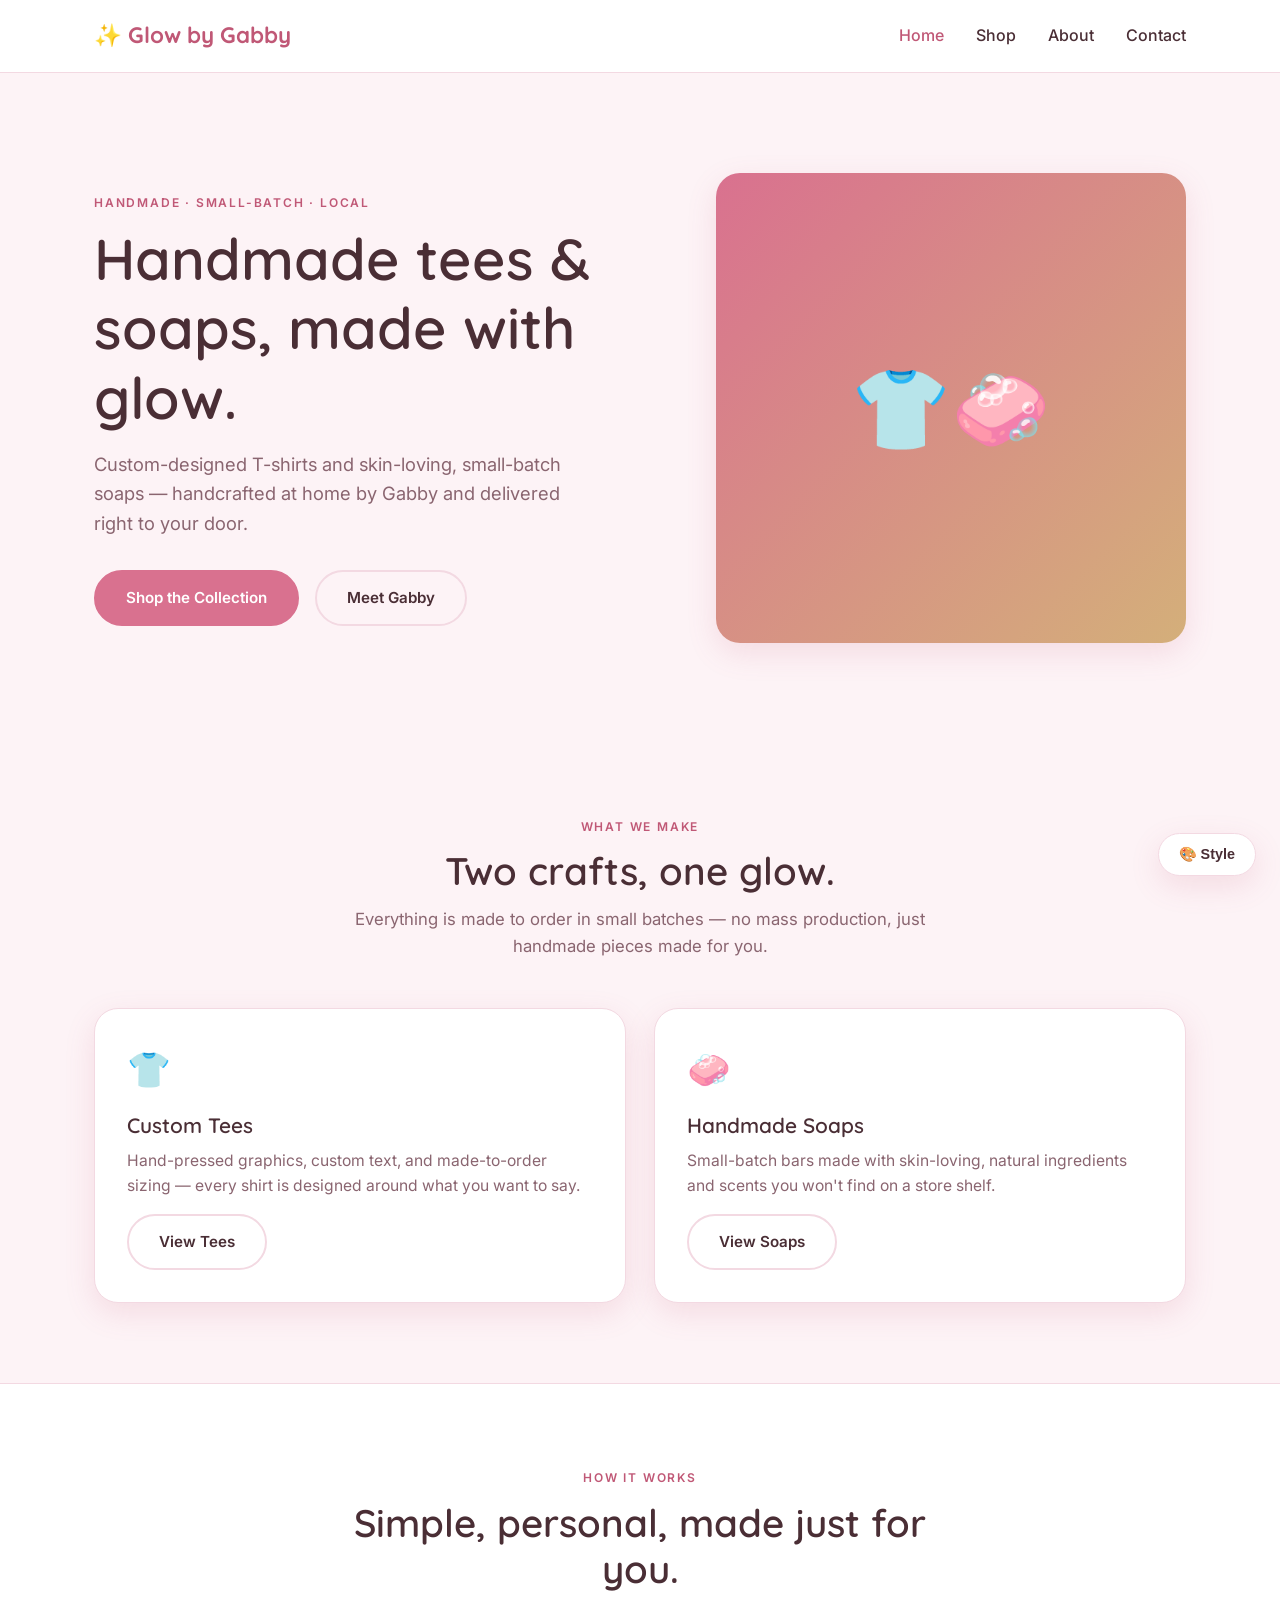
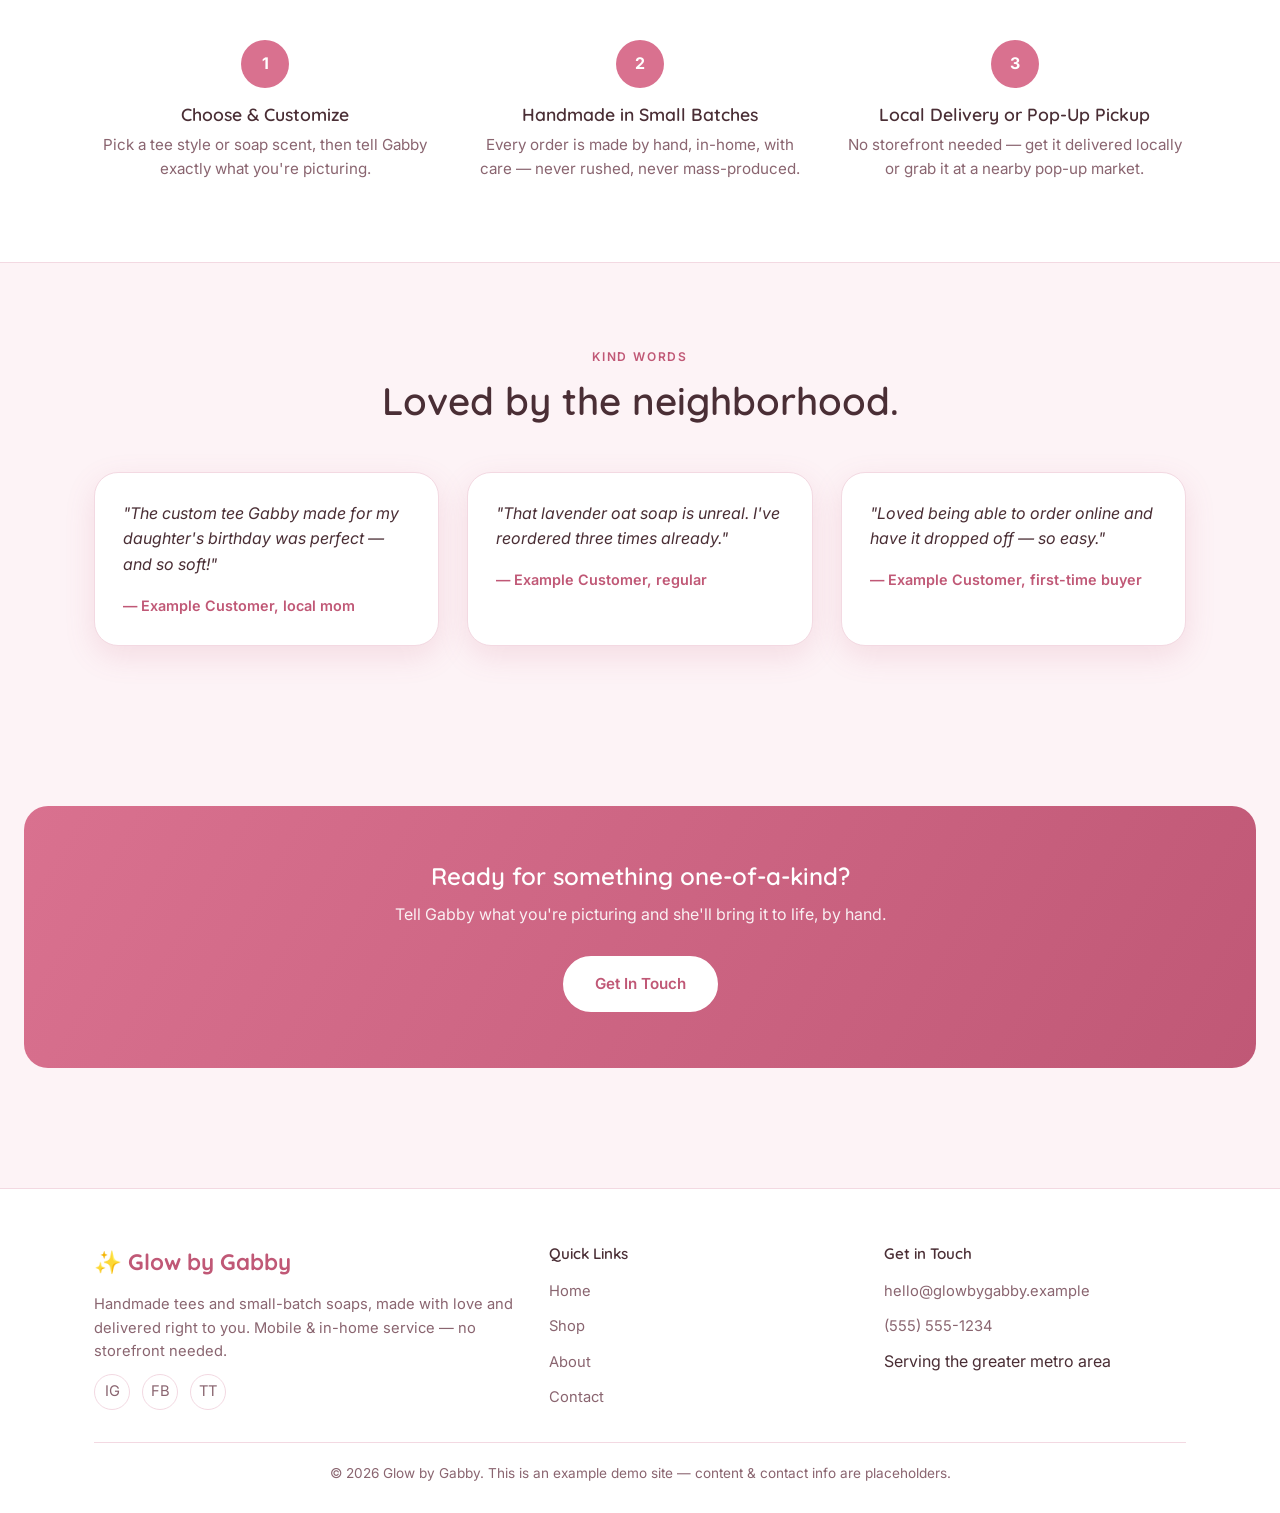
==== index.html @ 142b6ad9 "Add Glow by Gabby example website with 8-theme style switcher Static 4-page demo site (Home, Shop, A" ====
<!DOCTYPE html>
<html lang="en" data-theme="feminine">
<head>
<meta charset="UTF-8">
<meta name="viewport" content="width=device-width, initial-scale=1.0">
<title>Glow by Gabby | Handmade Tees & Soaps</title>
<meta name="description" content="Glow by Gabby — handmade custom T-shirts and small-batch soaps, made at home and delivered with care.">
<script>
  (function () {
    try {
      var t = localStorage.getItem('gbg-theme');
      if (t) document.documentElement.setAttribute('data-theme', t);
    } catch (e) {}
  })();
</script>
<link rel="preconnect" href="https://fonts.googleapis.com">
<link rel="preconnect" href="https://fonts.gstatic.com" crossorigin>
<link href="https://fonts.googleapis.com/css2?family=Inter:wght@400;500;600;700&family=Quicksand:wght@500;600;700&family=Playfair+Display:wght@600;700&family=Poppins:wght@400;500;600;700&family=Fraunces:ital,wght@0,500;0,600;1,500&display=swap" rel="stylesheet">
<link rel="stylesheet" href="css/style.css">
</head>
<body>

<header class="site-header">
  <nav class="nav">
    <a href="index.html" class="logo">✨ Glow by Gabby</a>
    <div class="nav-links">
      <a href="index.html">Home</a>
      <a href="shop.html">Shop</a>
      <a href="about.html">About</a>
      <a href="contact.html">Contact</a>
    </div>
    <button class="nav-toggle" aria-label="Toggle menu">
      <span></span><span></span><span></span>
    </button>
  </nav>
</header>

<section class="hero">
  <div class="container">
    <div>
      <span class="eyebrow">Handmade &middot; Small-Batch &middot; Local</span>
      <h1>Handmade tees &amp; soaps, made with glow.</h1>
      <p class="lead">Custom-designed T-shirts and skin-loving, small-batch soaps — handcrafted at home by Gabby and delivered right to your door.</p>
      <div class="hero-actions">
        <a href="shop.html" class="btn">Shop the Collection</a>
        <a href="about.html" class="btn btn-outline">Meet Gabby</a>
      </div>
    </div>
    <div class="blob-art" aria-hidden="true">👕🧼</div>
  </div>
</section>

<section>
  <div class="container">
    <div class="section-head">
      <span class="eyebrow">What We Make</span>
      <h2>Two crafts, one glow.</h2>
      <p>Everything is made to order in small batches — no mass production, just handmade pieces made for you.</p>
    </div>
    <div class="grid grid-2">
      <div class="card">
        <span class="icon">👕</span>
        <h3>Custom Tees</h3>
        <p>Hand-pressed graphics, custom text, and made-to-order sizing — every shirt is designed around what you want to say.</p>
        <p style="margin-top:16px;"><a href="shop.html#tees" class="btn btn-outline">View Tees</a></p>
      </div>
      <div class="card">
        <span class="icon">🧼</span>
        <h3>Handmade Soaps</h3>
        <p>Small-batch bars made with skin-loving, natural ingredients and scents you won't find on a store shelf.</p>
        <p style="margin-top:16px;"><a href="shop.html#soaps" class="btn btn-outline">View Soaps</a></p>
      </div>
    </div>
  </div>
</section>

<section style="background:var(--surface); border-top:1px solid var(--border); border-bottom:1px solid var(--border);">
  <div class="container">
    <div class="section-head">
      <span class="eyebrow">How It Works</span>
      <h2>Simple, personal, made just for you.</h2>
    </div>
    <div class="steps">
      <div class="step">
        <div class="step-num">1</div>
        <h3>Choose &amp; Customize</h3>
        <p>Pick a tee style or soap scent, then tell Gabby exactly what you're picturing.</p>
      </div>
      <div class="step">
        <div class="step-num">2</div>
        <h3>Handmade in Small Batches</h3>
        <p>Every order is made by hand, in-home, with care — never rushed, never mass-produced.</p>
      </div>
      <div class="step">
        <div class="step-num">3</div>
        <h3>Local Delivery or Pop-Up Pickup</h3>
        <p>No storefront needed — get it delivered locally or grab it at a nearby pop-up market.</p>
      </div>
    </div>
  </div>
</section>

<section>
  <div class="container">
    <div class="section-head">
      <span class="eyebrow">Kind Words</span>
      <h2>Loved by the neighborhood.</h2>
    </div>
    <div class="grid grid-3">
      <div class="testimonial">
        <p class="quote">"The custom tee Gabby made for my daughter's birthday was perfect — and so soft!"</p>
        <p class="who">— Example Customer, local mom</p>
      </div>
      <div class="testimonial">
        <p class="quote">"That lavender oat soap is unreal. I've reordered three times already."</p>
        <p class="who">— Example Customer, regular</p>
      </div>
      <div class="testimonial">
        <p class="quote">"Loved being able to order online and have it dropped off — so easy."</p>
        <p class="who">— Example Customer, first-time buyer</p>
      </div>
    </div>
  </div>
</section>

<section>
  <div class="cta-banner">
    <h2>Ready for something one-of-a-kind?</h2>
    <p>Tell Gabby what you're picturing and she'll bring it to life, by hand.</p>
    <a href="contact.html" class="btn">Get In Touch</a>
  </div>
</section>

<footer class="site-footer">
  <div class="container">
    <div class="footer-grid">
      <div>
        <div class="logo" style="margin-bottom:12px;">✨ Glow by Gabby</div>
        <p>Handmade tees and small-batch soaps, made with love and delivered right to you. Mobile &amp; in-home service — no storefront needed.</p>
        <div class="social-row">
          <a href="#" aria-label="Instagram">IG</a>
          <a href="#" aria-label="Facebook">FB</a>
          <a href="#" aria-label="TikTok">TT</a>
        </div>
      </div>
      <div>
        <h4>Quick Links</h4>
        <ul>
          <li><a href="index.html">Home</a></li>
          <li><a href="shop.html">Shop</a></li>
          <li><a href="about.html">About</a></li>
          <li><a href="contact.html">Contact</a></li>
        </ul>
      </div>
      <div>
        <h4>Get in Touch</h4>
        <ul>
          <li><a href="mailto:hello@glowbygabby.example">hello@glowbygabby.example</a></li>
          <li><a href="tel:5555551234">(555) 555-1234</a></li>
          <li>Serving the greater metro area</li>
        </ul>
      </div>
    </div>
    <div class="footer-bottom">
      <p>&copy; 2026 Glow by Gabby. This is an example demo site — content &amp; contact info are placeholders.</p>
    </div>
  </div>
</footer>

<script src="js/script.js"></script>
</body>
</html>
---- css/style.css ----
/* ===================================================================
   Glow by Gabby — shared layout/components + 8 swappable themes
   Switch theme by changing data-theme on <html> (see js/script.js)
=================================================================== */

:root {
  --font-body: 'Inter', -apple-system, BlinkMacSystemFont, sans-serif;
  --maxw: 1140px;
}

/* ---------- Themes ---------- */

[data-theme="feminine"] {
  --bg: #fdf3f6;
  --surface: #ffffff;
  --text: #4a2e35;
  --text-soft: #8a6570;
  --primary: #d9718f;
  --primary-strong: #c05876;
  --on-primary: #ffffff;
  --accent: #d4af7a;
  --border: #f3d9e2;
  --shadow: 0 10px 30px rgba(192, 88, 118, 0.15);
  --radius: 24px;
  --radius-btn: 999px;
  --heading-font: 'Quicksand', sans-serif;
}

[data-theme="luxury"] {
  --bg: #faf8f3;
  --surface: #ffffff;
  --text: #2b2b25;
  --text-soft: #6b6b5f;
  --primary: #7c8f6e;
  --primary-strong: #627356;
  --on-primary: #ffffff;
  --accent: #c9a24b;
  --border: #e7e2d3;
  --shadow: 0 15px 40px rgba(43, 43, 37, 0.08);
  --radius: 4px;
  --radius-btn: 3px;
  --heading-font: 'Playfair Display', serif;
}

[data-theme="glam"] {
  --bg: #121114;
  --surface: #1c1a1f;
  --text: #f5f1e8;
  --text-soft: #b8b0a8;
  --primary: #c9a24b;
  --primary-strong: #e8c46a;
  --on-primary: #121114;
  --accent: #8a4a68;
  --border: #33303a;
  --shadow: 0 15px 40px rgba(0, 0, 0, 0.5);
  --radius: 2px;
  --radius-btn: 2px;
  --heading-font: 'Playfair Display', serif;
}

[data-theme="bright"] {
  --bg: #fff8ec;
  --surface: #ffffff;
  --text: #3a2c1a;
  --text-soft: #7a6a52;
  --primary: #f26419;
  --primary-strong: #d6510f;
  --on-primary: #ffffff;
  --accent: #ffd23f;
  --border: #ffe1b8;
  --shadow: 0 12px 30px rgba(242, 100, 25, 0.18);
  --radius: 20px;
  --radius-btn: 999px;
  --heading-font: 'Poppins', sans-serif;
}

[data-theme="earthy"] {
  --bg: #f6f0e6;
  --surface: #fffaf2;
  --text: #3f3226;
  --text-soft: #7c6b57;
  --primary: #b06a45;
  --primary-strong: #8f5335;
  --on-primary: #ffffff;
  --accent: #7d8c5c;
  --border: #e6d9c3;
  --shadow: 0 12px 30px rgba(176, 106, 69, 0.15);
  --radius: 10px;
  --radius-btn: 8px;
  --heading-font: 'Fraunces', serif;
}

[data-theme="minimal"] {
  --bg: #ffffff;
  --surface: #fafafa;
  --text: #111111;
  --text-soft: #666666;
  --primary: #111111;
  --primary-strong: #000000;
  --on-primary: #ffffff;
  --accent: #ff6b57;
  --border: #ececec;
  --shadow: 0 8px 24px rgba(0, 0, 0, 0.06);
  --radius: 0px;
  --radius-btn: 0px;
  --heading-font: 'Poppins', sans-serif;
}

[data-theme="pastel"] {
  --bg: #f6f3fb;
  --surface: #ffffff;
  --text: #3d3552;
  --text-soft: #7c7291;
  --primary: #9c82d1;
  --primary-strong: #8468bb;
  --on-primary: #ffffff;
  --accent: #a8dfc9;
  --border: #e5def2;
  --shadow: 0 10px 28px rgba(155, 130, 209, 0.15);
  --radius: 20px;
  --radius-btn: 999px;
  --heading-font: 'Quicksand', sans-serif;
}

[data-theme="vintage"] {
  --bg: #f3e9d2;
  --surface: #fbf3e2;
  --text: #4a3423;
  --text-soft: #8a6f52;
  --primary: #c68b3a;
  --primary-strong: #a5691f;
  --on-primary: #fff8ec;
  --accent: #9b4630;
  --border: #e0cd9e;
  --shadow: 0 10px 26px rgba(155, 70, 48, 0.15);
  --radius: 6px;
  --radius-btn: 4px;
  --heading-font: 'Fraunces', serif;
}

/* ---------- Reset / base ---------- */

* { box-sizing: border-box; margin: 0; padding: 0; }

html { scroll-behavior: smooth; }

body {
  font-family: var(--font-body);
  background: var(--bg);
  color: var(--text);
  line-height: 1.6;
  transition: background 0.3s ease, color 0.3s ease;
  overflow-x: hidden;
}

h1, h2, h3, h4 {
  font-family: var(--heading-font);
  line-height: 1.2;
  font-weight: 600;
}

a { color: inherit; text-decoration: none; }

img { max-width: 100%; display: block; }

.container {
  max-width: var(--maxw);
  margin: 0 auto;
  padding: 0 24px;
}

section { padding: 80px 0; }

.eyebrow {
  display: inline-block;
  font-size: 0.75rem;
  letter-spacing: 0.15em;
  text-transform: uppercase;
  color: var(--primary-strong);
  font-weight: 600;
  margin-bottom: 12px;
}

.section-head {
  text-align: center;
  max-width: 640px;
  margin: 0 auto 48px;
}

.section-head h2 { font-size: clamp(1.8rem, 3vw, 2.6rem); margin-bottom: 12px; }
.section-head p { color: var(--text-soft); font-size: 1.05rem; }

/* ---------- Buttons ---------- */

.btn {
  display: inline-flex;
  align-items: center;
  justify-content: center;
  gap: 8px;
  padding: 14px 30px;
  border-radius: var(--radius-btn);
  font-weight: 600;
  font-size: 0.95rem;
  border: 2px solid var(--primary);
  background: var(--primary);
  color: var(--on-primary);
  cursor: pointer;
  transition: transform 0.15s ease, background 0.2s ease, color 0.2s ease;
}

.btn:hover { background: var(--primary-strong); border-color: var(--primary-strong); transform: translateY(-2px); }

.btn-outline {
  background: transparent;
  color: var(--text);
  border-color: var(--border);
}

.btn-outline:hover {
  background: var(--surface);
  border-color: var(--primary);
  color: var(--primary-strong);
}

/* ---------- Nav ---------- */

.site-header {
  position: sticky;
  top: 0;
  z-index: 40;
  background: var(--surface);
  border-bottom: 1px solid var(--border);
}

.nav {
  display: flex;
  align-items: center;
  justify-content: space-between;
  padding: 18px 24px;
  max-width: var(--maxw);
  margin: 0 auto;
}

.logo {
  font-family: var(--heading-font);
  font-size: 1.4rem;
  font-weight: 700;
  color: var(--primary-strong);
  display: flex;
  align-items: center;
  gap: 8px;
}

.nav-links {
  display: flex;
  gap: 32px;
  align-items: center;
  font-weight: 500;
}

.nav-links a {
  position: relative;
  padding: 4px 0;
  color: var(--text);
}

.nav-links a.active,
.nav-links a:hover { color: var(--primary-strong); }

.nav-toggle {
  display: none;
  flex-direction: column;
  gap: 5px;
  background: none;
  border: none;
  cursor: pointer;
  padding: 6px;
}

.nav-toggle span {
  width: 24px;
  height: 2px;
  background: var(--text);
  display: block;
}

/* ---------- Hero ---------- */

.hero {
  position: relative;
  padding: 100px 0 90px;
  overflow: hidden;
}

.hero .container {
  display: grid;
  grid-template-columns: 1.1fr 0.9fr;
  gap: 48px;
  align-items: center;
}

.hero h1 {
  font-size: clamp(2.4rem, 5vw, 3.6rem);
  margin-bottom: 18px;
}

.hero p.lead {
  font-size: 1.15rem;
  color: var(--text-soft);
  max-width: 480px;
  margin-bottom: 32px;
}

.hero-actions { display: flex; gap: 16px; flex-wrap: wrap; }

.blob-art {
  aspect-ratio: 1 / 1;
  border-radius: var(--radius);
  background: linear-gradient(135deg, var(--primary), var(--accent));
  display: flex;
  align-items: center;
  justify-content: center;
  font-size: 5rem;
  box-shadow: var(--shadow);
}

.page-banner {
  padding: 64px 0 48px;
  text-align: center;
  background: var(--surface);
  border-bottom: 1px solid var(--border);
}

.page-banner h1 { font-size: clamp(2rem, 4vw, 2.8rem); margin-bottom: 8px; }
.page-banner p { color: var(--text-soft); }

/* ---------- Cards / grids ---------- */

.grid {
  display: grid;
  gap: 28px;
}

.grid-2 { grid-template-columns: repeat(2, 1fr); }
.grid-3 { grid-template-columns: repeat(3, 1fr); }

.card {
  background: var(--surface);
  border: 1px solid var(--border);
  border-radius: var(--radius);
  padding: 32px;
  box-shadow: var(--shadow);
  transition: transform 0.2s ease;
}

.card:hover { transform: translateY(-4px); }

.card .icon {
  font-size: 2.2rem;
  margin-bottom: 16px;
  display: inline-block;
}

.card h3 { font-size: 1.3rem; margin-bottom: 10px; }
.card p { color: var(--text-soft); font-size: 0.98rem; }

.product-card {
  background: var(--surface);
  border: 1px solid var(--border);
  border-radius: var(--radius);
  overflow: hidden;
  box-shadow: var(--shadow);
  display: flex;
  flex-direction: column;
}

.product-media {
  aspect-ratio: 4 / 3;
  background: linear-gradient(160deg, var(--primary), var(--accent));
  display: flex;
  align-items: center;
  justify-content: center;
  font-size: 3.2rem;
}

.product-body { padding: 24px; flex: 1; display: flex; flex-direction: column; }
.product-body h3 { font-size: 1.15rem; margin-bottom: 6px; }
.product-body p { color: var(--text-soft); font-size: 0.92rem; flex: 1; margin-bottom: 16px; }

.price-row {
  display: flex;
  align-items: center;
  justify-content: space-between;
}

.price { font-weight: 700; color: var(--primary-strong); font-size: 1.05rem; }

/* ---------- Steps ---------- */

.steps { display: grid; grid-template-columns: repeat(3, 1fr); gap: 32px; }

.step { text-align: center; }

.step-num {
  width: 48px;
  height: 48px;
  border-radius: 50%;
  background: var(--primary);
  color: var(--on-primary);
  display: flex;
  align-items: center;
  justify-content: center;
  font-weight: 700;
  margin: 0 auto 16px;
}

.step h3 { font-size: 1.1rem; margin-bottom: 8px; }
.step p { color: var(--text-soft); font-size: 0.95rem; }

/* ---------- Testimonials ---------- */

.testimonial {
  background: var(--surface);
  border: 1px solid var(--border);
  border-radius: var(--radius);
  padding: 28px;
  box-shadow: var(--shadow);
}

.testimonial p.quote { font-style: italic; margin-bottom: 16px; }
.testimonial .who { font-weight: 600; color: var(--primary-strong); font-size: 0.9rem; }

/* ---------- CTA banner ---------- */

.cta-banner {
  background: linear-gradient(120deg, var(--primary), var(--primary-strong));
  color: var(--on-primary);
  border-radius: var(--radius);
  padding: 56px;
  text-align: center;
  margin: 0 24px;
}

.cta-banner h2 { margin-bottom: 12px; }
.cta-banner p { opacity: 0.9; margin-bottom: 28px; }
.cta-banner .btn { background: var(--on-primary); color: var(--primary-strong); border-color: var(--on-primary); }
.cta-banner .btn:hover { background: transparent; color: var(--on-primary); }

/* ---------- About page ---------- */

.about-grid {
  display: grid;
  grid-template-columns: 0.9fr 1.1fr;
  gap: 56px;
  align-items: center;
}

.about-grid h2 { margin-bottom: 16px; }
.about-grid p { color: var(--text-soft); margin-bottom: 16px; }

.value-list { list-style: none; margin-top: 24px; display: grid; gap: 14px; }
.value-list li { display: flex; gap: 12px; align-items: flex-start; color: var(--text-soft); }
.value-list li span.tick {
  flex-shrink: 0;
  width: 26px; height: 26px;
  border-radius: 50%;
  background: var(--primary);
  color: var(--on-primary);
  display: flex; align-items: center; justify-content: center;
  font-size: 0.8rem;
}

/* ---------- Contact ---------- */

.contact-grid {
  display: grid;
  grid-template-columns: 1.2fr 0.8fr;
  gap: 48px;
}

.form-field { margin-bottom: 20px; }
.form-field label { display: block; margin-bottom: 6px; font-weight: 600; font-size: 0.92rem; }

.form-field input,
.form-field select,
.form-field textarea {
  width: 100%;
  padding: 13px 16px;
  border: 1px solid var(--border);
  border-radius: calc(var(--radius) / 3);
  background: var(--surface);
  color: var(--text);
  font-family: var(--font-body);
  font-size: 0.95rem;
}

.form-field textarea { resize: vertical; min-height: 120px; }

.form-field input:focus,
.form-field select:focus,
.form-field textarea:focus {
  outline: none;
  border-color: var(--primary);
}

.form-success {
  display: none;
  background: var(--surface);
  border: 1px solid var(--border);
  border-left: 4px solid var(--primary);
  border-radius: calc(var(--radius) / 3);
  padding: 16px 20px;
  margin-bottom: 20px;
  font-weight: 500;
}

.form-success.show { display: block; }

.info-card {
  background: var(--surface);
  border: 1px solid var(--border);
  border-radius: var(--radius);
  padding: 28px;
  box-shadow: var(--shadow);
  margin-bottom: 20px;
}

.info-card h3 { font-size: 1.05rem; margin-bottom: 10px; }
.info-card p { color: var(--text-soft); font-size: 0.92rem; margin-bottom: 6px; }

/* ---------- Footer ---------- */

.site-footer {
  background: var(--surface);
  border-top: 1px solid var(--border);
  padding: 56px 0 28px;
  margin-top: 40px;
}

.footer-grid {
  display: grid;
  grid-template-columns: 1.4fr 1fr 1fr;
  gap: 32px;
  margin-bottom: 32px;
}

.footer-grid h4 { font-size: 0.95rem; margin-bottom: 14px; }
.footer-grid p { color: var(--text-soft); font-size: 0.92rem; }
.footer-grid ul { list-style: none; display: grid; gap: 10px; }
.footer-grid a { color: var(--text-soft); font-size: 0.92rem; }
.footer-grid a:hover { color: var(--primary-strong); }

.footer-bottom {
  text-align: center;
  color: var(--text-soft);
  font-size: 0.85rem;
  border-top: 1px solid var(--border);
  padding-top: 20px;
}

.social-row { display: flex; gap: 12px; margin-top: 10px; }
.social-row a {
  width: 36px; height: 36px;
  border-radius: 50%;
  border: 1px solid var(--border);
  display: flex; align-items: center; justify-content: center;
  color: var(--text-soft);
}
.social-row a:hover { border-color: var(--primary); color: var(--primary-strong); }

/* ---------- Theme switcher widget ---------- */

#theme-switcher {
  position: fixed;
  bottom: 24px;
  right: 24px;
  z-index: 100;
  font-family: var(--font-body);
}

.ts-toggle {
  display: flex;
  align-items: center;
  gap: 8px;
  background: var(--surface);
  color: var(--text);
  border: 1px solid var(--border);
  border-radius: 999px;
  padding: 12px 20px;
  box-shadow: var(--shadow);
  cursor: pointer;
  font-weight: 600;
  font-size: 0.9rem;
}

.ts-panel {
  position: absolute;
  bottom: 60px;
  right: 0;
  width: 280px;
  background: var(--surface);
  border: 1px solid var(--border);
  border-radius: 16px;
  box-shadow: var(--shadow);
  padding: 16px;
  display: none;
}

.ts-panel.open { display: block; }

.ts-panel h4 {
  font-family: var(--font-body);
  font-size: 0.8rem;
  text-transform: uppercase;
  letter-spacing: 0.08em;
  color: var(--text-soft);
  margin-bottom: 12px;
  font-weight: 700;
}

.ts-list { display: grid; gap: 8px; max-height: 60vh; overflow-y: auto; }

.ts-item {
  display: flex;
  align-items: center;
  gap: 10px;
  padding: 8px 10px;
  border-radius: 10px;
  cursor: pointer;
  border: 1px solid transparent;
  background: none;
  width: 100%;
  text-align: left;
  font-family: var(--font-body);
  color: var(--text);
  font-size: 0.88rem;
}

.ts-item:hover { background: var(--bg); }
.ts-item.active { border-color: var(--primary); background: var(--bg); font-weight: 600; }

.ts-swatch {
  width: 26px;
  height: 26px;
  border-radius: 50%;
  flex-shrink: 0;
  box-shadow: inset 0 0 0 2px rgba(255,255,255,0.4);
}

/* ---------- Responsive ---------- */

@media (max-width: 860px) {
  .hero .container { grid-template-columns: 1fr; }
  .blob-art { max-width: 320px; margin: 0 auto; }
  .about-grid { grid-template-columns: 1fr; }
  .about-grid .blob-art { order: -1; max-width: 320px; margin: 0 auto; }
  .contact-grid { grid-template-columns: 1fr; }
  .grid-3 { grid-template-columns: 1fr 1fr; }
  .grid-2 { grid-template-columns: 1fr; }
  .footer-grid { grid-template-columns: 1fr; }
  .steps { grid-template-columns: 1fr; }
}

@media (max-width: 640px) {
  .nav-links {
    position: fixed;
    top: 68px;
    left: 0;
    right: 0;
    background: var(--surface);
    border-bottom: 1px solid var(--border);
    flex-direction: column;
    padding: 20px 24px;
    gap: 18px;
    display: none;
  }
  .nav-links.open { display: flex; }
  .nav-toggle { display: flex; }
  .grid-3 { grid-template-columns: 1fr; }
  section { padding: 56px 0; }
  .cta-banner { padding: 40px 24px; }
  #theme-switcher { right: 16px; bottom: 16px; }
  .ts-panel { width: calc(100vw - 32px); right: -8px; }
}
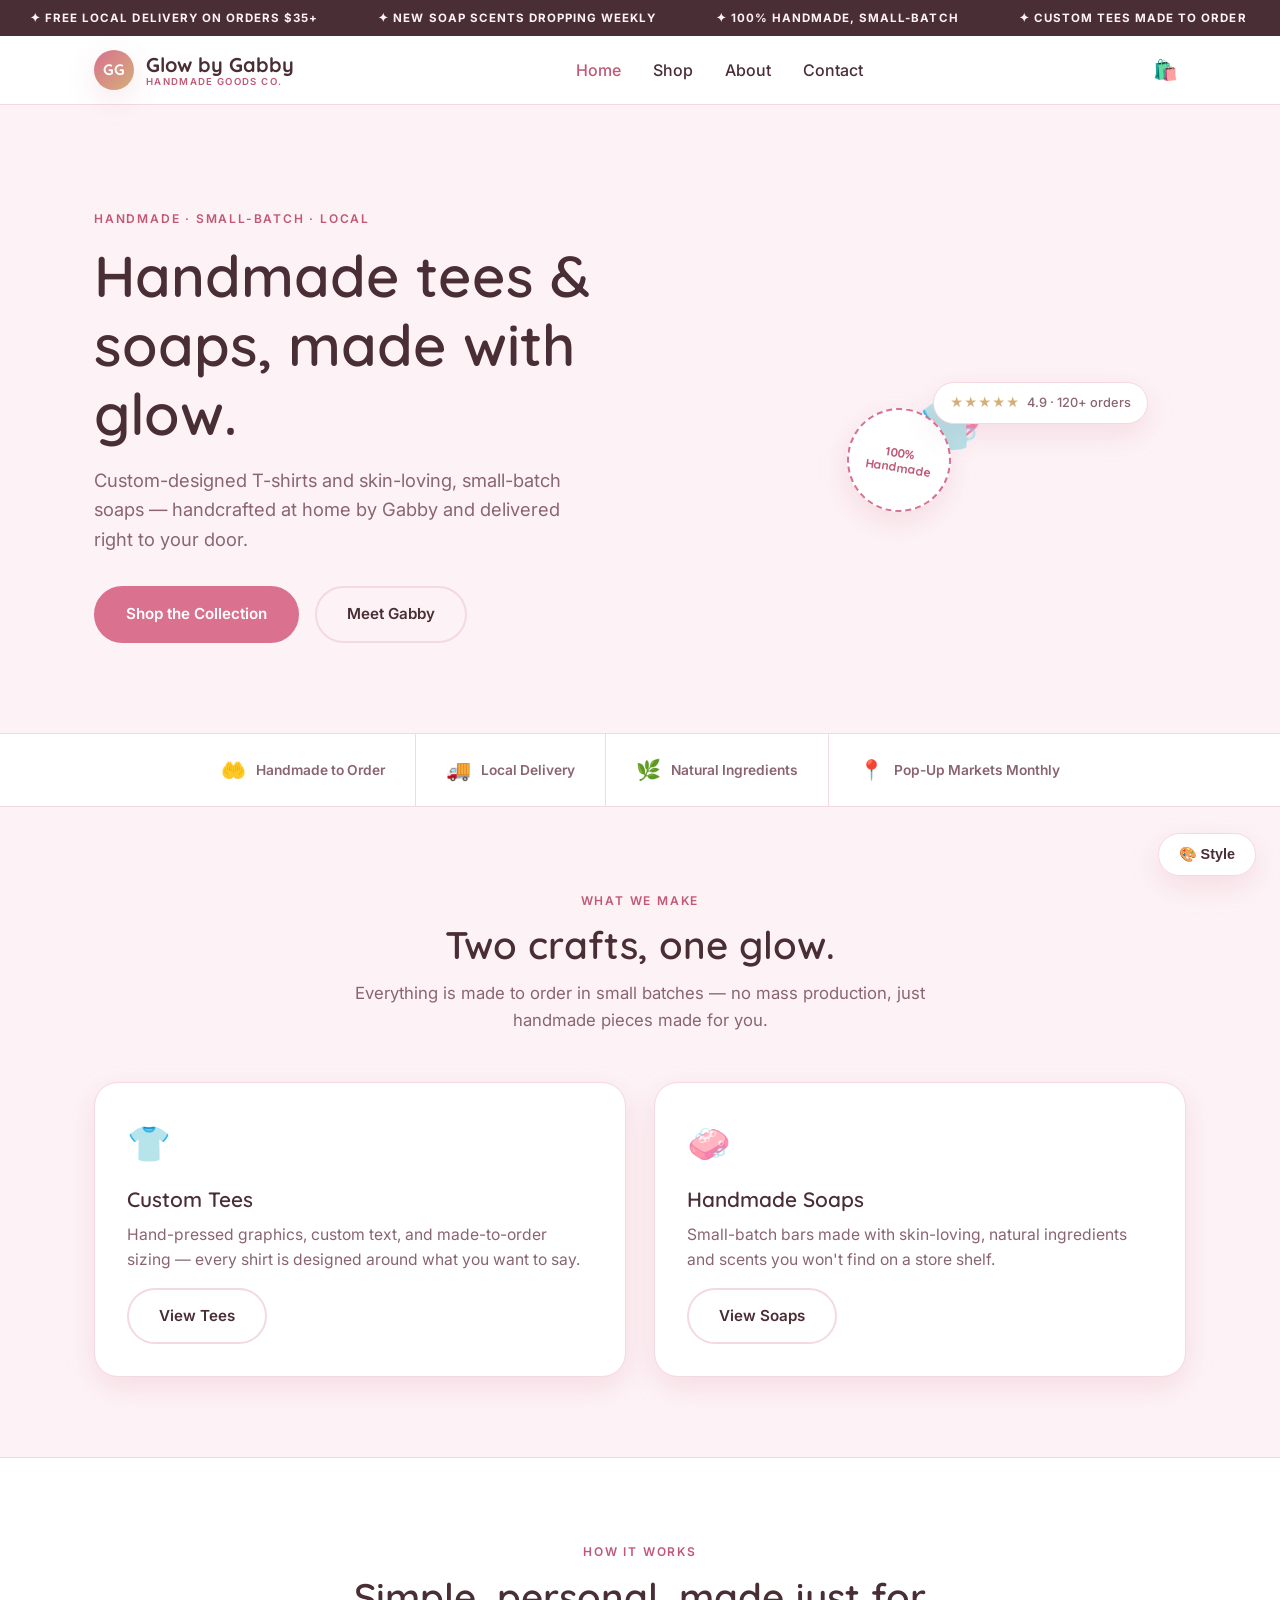
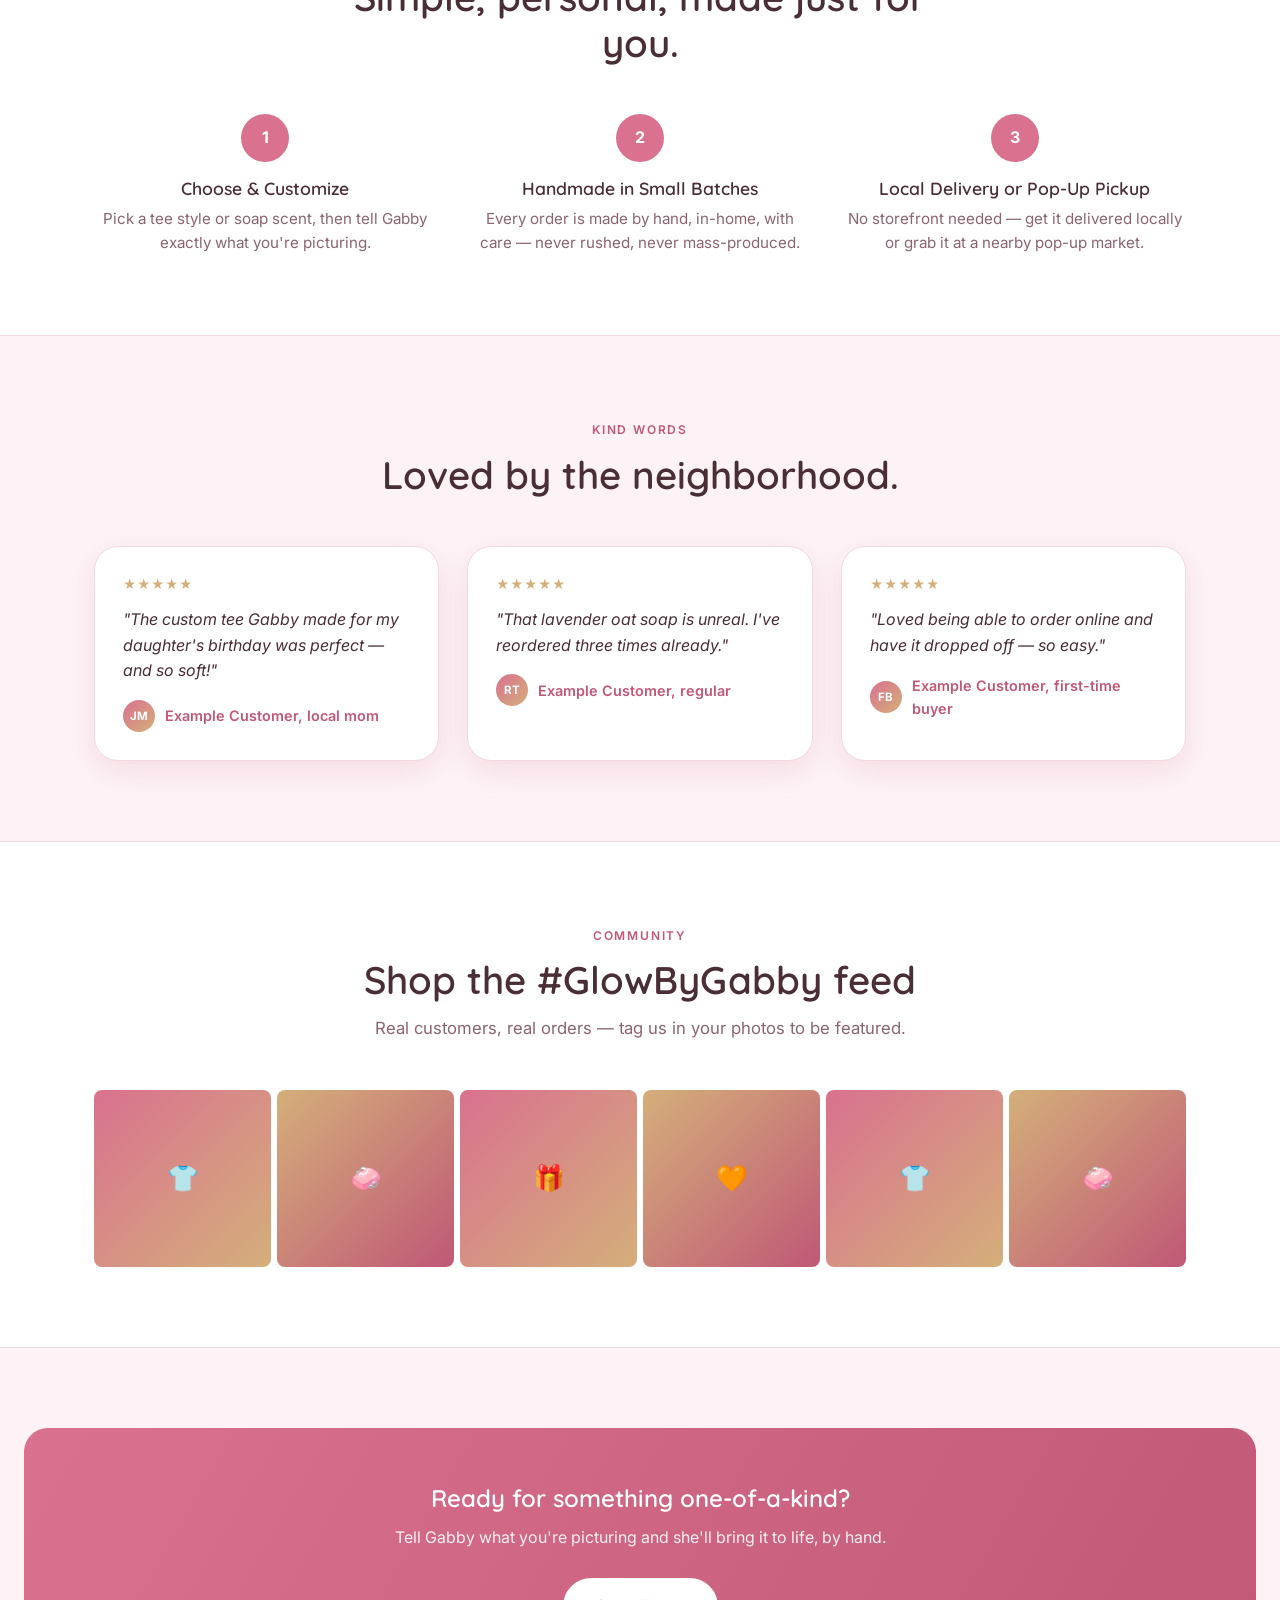
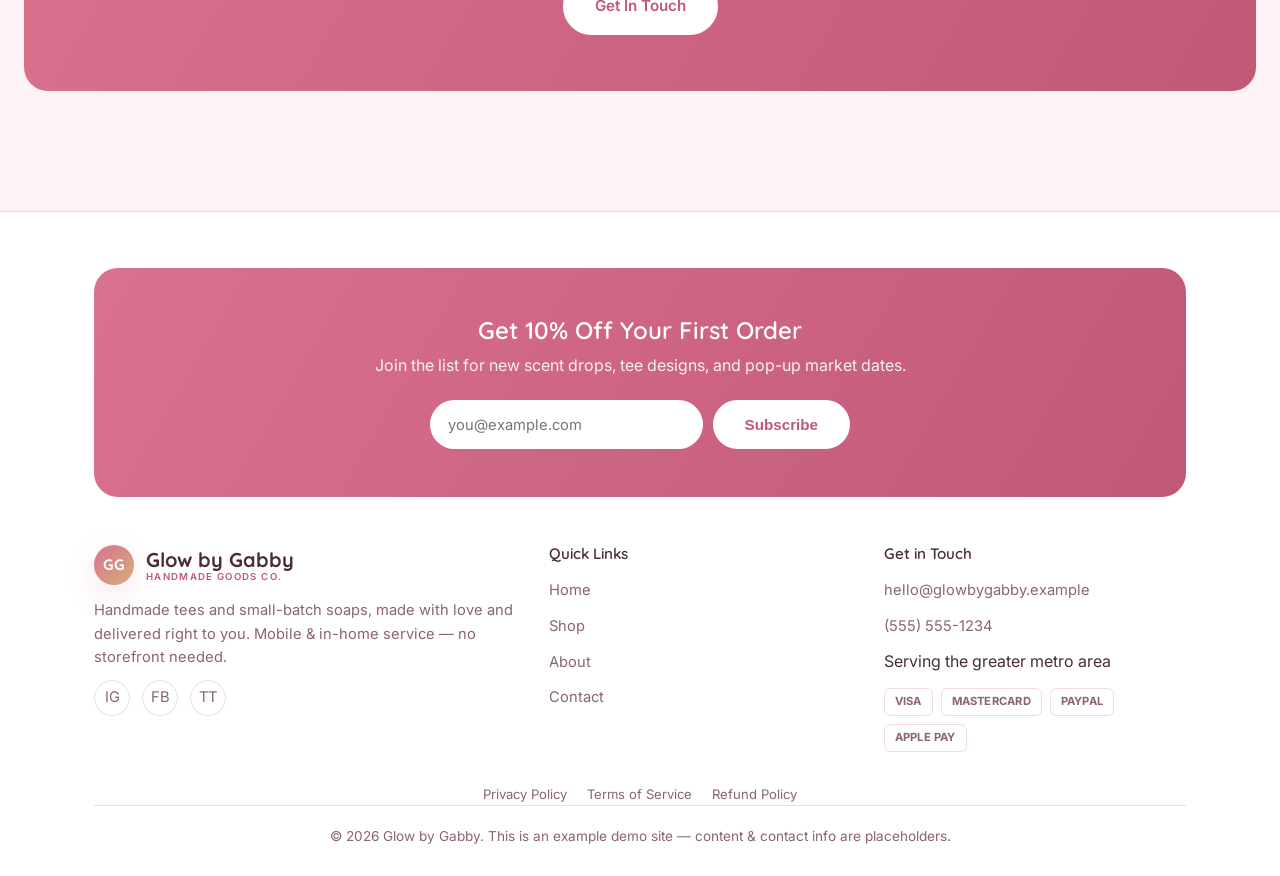
==== commit 356957c0: "Rebuild site around real store mechanics instead of a generic template Replace the brochure-site ske" ====
--- a/index.html
+++ b/index.html
@@ -20,18 +20,49 @@
 </head>
 <body>
 
+<div class="announce-bar">
+  <div class="announce-track">
+    <div class="group">
+      <span>✦ Free Local Delivery on Orders $35+</span>
+      <span>✦ New Soap Scents Dropping Weekly</span>
+      <span>✦ 100% Handmade, Small-Batch</span>
+      <span>✦ Custom Tees Made to Order</span>
+    </div>
+    <div class="group" aria-hidden="true">
+      <span>✦ Free Local Delivery on Orders $35+</span>
+      <span>✦ New Soap Scents Dropping Weekly</span>
+      <span>✦ 100% Handmade, Small-Batch</span>
+      <span>✦ Custom Tees Made to Order</span>
+    </div>
+  </div>
+</div>
+
 <header class="site-header">
   <nav class="nav">
-    <a href="index.html" class="logo">✨ Glow by Gabby</a>
+    <a href="index.html" class="logo">
+      <span class="logo-mark">GG</span>
+      <span class="logo-word">Glow by Gabby<small>Handmade Goods Co.</small></span>
+    </a>
     <div class="nav-links">
       <a href="index.html">Home</a>
       <a href="shop.html">Shop</a>
       <a href="about.html">About</a>
       <a href="contact.html">Contact</a>
     </div>
-    <button class="nav-toggle" aria-label="Toggle menu">
-      <span></span><span></span><span></span>
-    </button>
+    <div class="nav-right">
+      <button class="cart-btn" type="button" aria-label="View cart">
+        🛍️<span class="cart-badge">0</span>
+      </button>
+      <button class="nav-toggle" aria-label="Toggle menu">
+        <span></span><span></span><span></span>
+      </button>
+      <div class="cart-panel">
+        <h4>Your Cart</h4>
+        <div class="cart-list"><p class="cart-empty">Your cart is empty.</p></div>
+        <div class="cart-subtotal"><span>Subtotal</span><span class="cart-subtotal-amt">$0.00</span></div>
+        <button type="button" class="btn cart-checkout">Checkout</button>
+      </div>
+    </div>
   </nav>
 </header>
 
@@ -46,9 +77,21 @@
         <a href="about.html" class="btn btn-outline">Meet Gabby</a>
       </div>
     </div>
-    <div class="blob-art" aria-hidden="true">👕🧼</div>
-  </div>
-</section>
+    <div class="hero-visual" aria-hidden="true">
+      <div class="hero-photo p1">👕</div>
+      <div class="hero-photo p2">🧼</div>
+      <div class="hero-badge">100%<br>Handmade</div>
+      <div class="hero-rating-chip"><span class="stars">★★★★★</span><span class="detail">4.9 &middot; 120+ orders</span></div>
+    </div>
+  </div>
+</section>
+
+<div class="trust-strip">
+  <div class="trust-item"><span class="ico">🤲</span> Handmade to Order</div>
+  <div class="trust-item"><span class="ico">🚚</span> Local Delivery</div>
+  <div class="trust-item"><span class="ico">🌿</span> Natural Ingredients</div>
+  <div class="trust-item"><span class="ico">📍</span> Pop-Up Markets Monthly</div>
+</div>
 
 <section>
   <div class="container">
@@ -108,17 +151,47 @@
     </div>
     <div class="grid grid-3">
       <div class="testimonial">
+        <div class="rating"><span class="stars">★★★★★</span></div>
         <p class="quote">"The custom tee Gabby made for my daughter's birthday was perfect — and so soft!"</p>
-        <p class="who">— Example Customer, local mom</p>
+        <div class="who-row">
+          <span class="avatar">JM</span>
+          <span class="who">Example Customer, local mom</span>
+        </div>
       </div>
       <div class="testimonial">
+        <div class="rating"><span class="stars">★★★★★</span></div>
         <p class="quote">"That lavender oat soap is unreal. I've reordered three times already."</p>
-        <p class="who">— Example Customer, regular</p>
+        <div class="who-row">
+          <span class="avatar">RT</span>
+          <span class="who">Example Customer, regular</span>
+        </div>
       </div>
       <div class="testimonial">
+        <div class="rating"><span class="stars">★★★★★</span></div>
         <p class="quote">"Loved being able to order online and have it dropped off — so easy."</p>
-        <p class="who">— Example Customer, first-time buyer</p>
-      </div>
+        <div class="who-row">
+          <span class="avatar">FB</span>
+          <span class="who">Example Customer, first-time buyer</span>
+        </div>
+      </div>
+    </div>
+  </div>
+</section>
+
+<section style="background:var(--surface); border-top:1px solid var(--border); border-bottom:1px solid var(--border);">
+  <div class="container">
+    <div class="section-head">
+      <span class="eyebrow">Community</span>
+      <h2>Shop the #GlowByGabby feed</h2>
+      <p>Real customers, real orders — tag us in your photos to be featured.</p>
+    </div>
+    <div class="ig-grid">
+      <div class="ig-tile">👕<div class="overlay">📷</div></div>
+      <div class="ig-tile">🧼<div class="overlay">📷</div></div>
+      <div class="ig-tile">🎁<div class="overlay">📷</div></div>
+      <div class="ig-tile">🧡<div class="overlay">📷</div></div>
+      <div class="ig-tile">👕<div class="overlay">📷</div></div>
+      <div class="ig-tile">🧼<div class="overlay">📷</div></div>
     </div>
   </div>
 </section>
@@ -133,9 +206,20 @@
 
 <footer class="site-footer">
   <div class="container">
+    <div class="newsletter">
+      <h2>Get 10% Off Your First Order</h2>
+      <p>Join the list for new scent drops, tee designs, and pop-up market dates.</p>
+      <form id="newsletter-form">
+        <input type="email" placeholder="you@example.com" required aria-label="Email address">
+        <button type="submit" class="btn">Subscribe</button>
+      </form>
+    </div>
     <div class="footer-grid">
       <div>
-        <div class="logo" style="margin-bottom:12px;">✨ Glow by Gabby</div>
+        <div class="logo" style="margin-bottom:14px;">
+          <span class="logo-mark">GG</span>
+          <span class="logo-word">Glow by Gabby<small>Handmade Goods Co.</small></span>
+        </div>
         <p>Handmade tees and small-batch soaps, made with love and delivered right to you. Mobile &amp; in-home service — no storefront needed.</p>
         <div class="social-row">
           <a href="#" aria-label="Instagram">IG</a>
@@ -159,7 +243,18 @@
           <li><a href="tel:5555551234">(555) 555-1234</a></li>
           <li>Serving the greater metro area</li>
         </ul>
-      </div>
+        <div class="payment-row">
+          <span class="payment-badge">VISA</span>
+          <span class="payment-badge">MASTERCARD</span>
+          <span class="payment-badge">PAYPAL</span>
+          <span class="payment-badge">APPLE PAY</span>
+        </div>
+      </div>
+    </div>
+    <div class="footer-legal">
+      <a href="#">Privacy Policy</a>
+      <a href="#">Terms of Service</a>
+      <a href="#">Refund Policy</a>
     </div>
     <div class="footer-bottom">
       <p>&copy; 2026 Glow by Gabby. This is an example demo site — content &amp; contact info are placeholders.</p>
--- a/css/style.css
+++ b/css/style.css
@@ -222,6 +222,37 @@
   color: var(--primary-strong);
 }
 
+/* ---------- Announcement marquee ---------- */
+
+.announce-bar {
+  background: var(--text);
+  color: var(--bg);
+  overflow: hidden;
+  padding: 9px 0;
+}
+
+.announce-track {
+  display: flex;
+  width: max-content;
+  animation: marquee 26s linear infinite;
+}
+
+.announce-track .group { display: flex; flex-shrink: 0; }
+
+.announce-track .group span {
+  padding: 0 30px;
+  font-size: 0.72rem;
+  letter-spacing: 0.09em;
+  text-transform: uppercase;
+  font-weight: 700;
+  white-space: nowrap;
+}
+
+@keyframes marquee {
+  from { transform: translateX(0); }
+  to { transform: translateX(-50%); }
+}
+
 /* ---------- Nav ---------- */
 
 .site-header {
@@ -233,22 +264,53 @@
 }
 
 .nav {
+  position: relative;
   display: flex;
   align-items: center;
   justify-content: space-between;
-  padding: 18px 24px;
+  padding: 14px 24px;
   max-width: var(--maxw);
   margin: 0 auto;
 }
 
 .logo {
+  display: flex;
+  align-items: center;
+  gap: 12px;
+}
+
+.logo-mark {
+  width: 40px;
+  height: 40px;
+  border-radius: 50%;
+  flex-shrink: 0;
+  background: linear-gradient(135deg, var(--primary), var(--accent));
+  color: var(--on-primary);
   font-family: var(--heading-font);
-  font-size: 1.4rem;
-  font-weight: 700;
+  font-weight: 700;
+  font-size: 0.95rem;
+  display: flex;
+  align-items: center;
+  justify-content: center;
+  box-shadow: var(--shadow);
+}
+
+.logo-word {
+  font-family: var(--heading-font);
+  font-size: 1.25rem;
+  font-weight: 700;
+  color: var(--text);
+  line-height: 1.15;
+}
+
+.logo-word small {
+  display: block;
+  font-family: var(--font-body);
+  font-weight: 600;
+  font-size: 0.6rem;
+  letter-spacing: 0.14em;
+  text-transform: uppercase;
   color: var(--primary-strong);
-  display: flex;
-  align-items: center;
-  gap: 8px;
 }
 
 .nav-links {
@@ -266,6 +328,108 @@
 
 .nav-links a.active,
 .nav-links a:hover { color: var(--primary-strong); }
+
+.nav-right { display: flex; align-items: center; gap: 6px; }
+
+.cart-btn {
+  position: relative;
+  background: none;
+  border: none;
+  cursor: pointer;
+  font-size: 1.25rem;
+  color: var(--text);
+  padding: 8px;
+  line-height: 1;
+}
+
+.cart-badge {
+  position: absolute;
+  top: 0;
+  right: 0;
+  background: var(--primary);
+  color: var(--on-primary);
+  font-size: 0.62rem;
+  font-weight: 700;
+  min-width: 17px;
+  height: 17px;
+  padding: 0 3px;
+  border-radius: 50%;
+  display: flex;
+  align-items: center;
+  justify-content: center;
+}
+
+.cart-panel {
+  position: absolute;
+  top: calc(100% + 8px);
+  right: 24px;
+  width: 320px;
+  max-width: calc(100vw - 32px);
+  background: var(--surface);
+  border: 1px solid var(--border);
+  border-radius: 16px;
+  box-shadow: var(--shadow);
+  padding: 20px;
+  display: none;
+  z-index: 60;
+}
+
+.cart-panel.open { display: block; }
+
+.cart-panel h4 {
+  font-family: var(--heading-font);
+  font-size: 1.05rem;
+  margin-bottom: 14px;
+}
+
+.cart-list { display: grid; gap: 4px; max-height: 280px; overflow-y: auto; margin-bottom: 6px; }
+
+.cart-item {
+  display: flex;
+  gap: 12px;
+  align-items: center;
+  padding: 10px 0;
+  border-bottom: 1px solid var(--border);
+}
+
+.cart-item-media {
+  width: 44px;
+  height: 44px;
+  border-radius: 10px;
+  background: linear-gradient(135deg, var(--primary), var(--accent));
+  display: flex;
+  align-items: center;
+  justify-content: center;
+  font-size: 1.2rem;
+  flex-shrink: 0;
+}
+
+.cart-item-info { flex: 1; min-width: 0; }
+.cart-item-info .name { font-weight: 600; font-size: 0.88rem; }
+.cart-item-info .meta { font-size: 0.78rem; color: var(--text-soft); }
+
+.cart-item-remove {
+  background: none;
+  border: none;
+  color: var(--text-soft);
+  cursor: pointer;
+  font-size: 1.1rem;
+  padding: 4px;
+}
+.cart-item-remove:hover { color: var(--primary-strong); }
+
+.cart-empty { color: var(--text-soft); font-size: 0.88rem; text-align: center; padding: 24px 0; }
+
+.cart-subtotal {
+  display: flex;
+  justify-content: space-between;
+  font-weight: 700;
+  padding: 14px 0;
+  border-top: 1px solid var(--border);
+  margin-top: 4px;
+}
+
+.cart-panel .btn { width: 100%; }
 
 .nav-toggle {
   display: none;
@@ -324,6 +488,140 @@
   box-shadow: var(--shadow);
 }
 
+/* ---------- Hero visual collage ---------- */
+
+.hero-visual {
+  position: relative;
+  aspect-ratio: 1 / 1;
+  max-width: 420px;
+  margin: 0 auto;
+}
+
+.hero-photo {
+  position: absolute;
+  border-radius: var(--radius);
+  box-shadow: var(--shadow);
+  display: flex;
+  align-items: center;
+  justify-content: center;
+  font-size: 3.2rem;
+}
+
+.hero-photo.p1 {
+  width: 70%;
+  height: 70%;
+  top: 4%;
+  left: 0;
+  background: linear-gradient(135deg, var(--primary), var(--primary-strong));
+  z-index: 2;
+}
+
+.hero-photo.p2 {
+  width: 56%;
+  height: 56%;
+  bottom: 0;
+  right: 0;
+  background: linear-gradient(135deg, var(--accent), var(--primary));
+  transform: rotate(-6deg);
+  z-index: 1;
+}
+
+.hero-badge {
+  position: absolute;
+  top: -16px;
+  right: 6%;
+  z-index: 3;
+  width: 104px;
+  height: 104px;
+  border-radius: 50%;
+  background: var(--surface);
+  border: 2px dashed var(--primary);
+  display: flex;
+  align-items: center;
+  justify-content: center;
+  text-align: center;
+  font-family: var(--heading-font);
+  font-weight: 700;
+  font-size: 0.76rem;
+  color: var(--primary-strong);
+  transform: rotate(9deg);
+  box-shadow: var(--shadow);
+  line-height: 1.25;
+  padding: 8px;
+}
+
+.hero-rating-chip {
+  position: absolute;
+  bottom: 10%;
+  left: -18px;
+  z-index: 3;
+  background: var(--surface);
+  border: 1px solid var(--border);
+  border-radius: 999px;
+  padding: 10px 16px;
+  box-shadow: var(--shadow);
+  font-size: 0.8rem;
+  font-weight: 700;
+  display: flex;
+  align-items: center;
+  gap: 7px;
+  white-space: nowrap;
+}
+
+.hero-rating-chip .stars { color: var(--accent); letter-spacing: 1px; }
+.hero-rating-chip span.detail { color: var(--text-soft); font-weight: 500; }
+
+/* ---------- Trust strip ---------- */
+
+.trust-strip {
+  display: flex;
+  justify-content: center;
+  flex-wrap: wrap;
+  border-top: 1px solid var(--border);
+  border-bottom: 1px solid var(--border);
+  background: var(--surface);
+}
+
+.trust-item {
+  display: flex;
+  align-items: center;
+  gap: 10px;
+  padding: 20px 30px;
+  font-size: 0.86rem;
+  font-weight: 600;
+  color: var(--text-soft);
+  border-right: 1px solid var(--border);
+}
+
+.trust-item:last-child { border-right: none; }
+.trust-item .ico { font-size: 1.25rem; }
+
+/* ---------- Stat strip (About) ---------- */
+
+.stat-row {
+  display: flex;
+  justify-content: center;
+  gap: 56px;
+  flex-wrap: wrap;
+  text-align: center;
+  padding: 44px 0;
+}
+
+.stat-row .num {
+  font-family: var(--heading-font);
+  font-size: 2.2rem;
+  font-weight: 700;
+  color: var(--primary-strong);
+  display: block;
+}
+
+.stat-row .label {
+  font-size: 0.8rem;
+  color: var(--text-soft);
+  text-transform: uppercase;
+  letter-spacing: 0.06em;
+}
+
 .page-banner {
   padding: 64px 0 48px;
   text-align: center;
@@ -375,25 +673,96 @@
 }
 
 .product-media {
+  position: relative;
   aspect-ratio: 4 / 3;
   background: linear-gradient(160deg, var(--primary), var(--accent));
   display: flex;
   align-items: center;
   justify-content: center;
   font-size: 3.2rem;
-}
+  overflow: hidden;
+}
+
+.product-badge {
+  position: absolute;
+  top: 12px;
+  left: 12px;
+  background: var(--text);
+  color: var(--bg);
+  font-size: 0.65rem;
+  font-weight: 700;
+  text-transform: uppercase;
+  letter-spacing: 0.05em;
+  padding: 5px 11px;
+  border-radius: 999px;
+  z-index: 2;
+}
+
+.product-badge.sale { background: var(--primary-strong); color: var(--on-primary); }
+
+.quick-add {
+  position: absolute;
+  left: 12px;
+  right: 12px;
+  bottom: -50px;
+  background: var(--surface);
+  color: var(--text);
+  border: none;
+  border-radius: 999px;
+  padding: 11px;
+  font-weight: 700;
+  font-size: 0.84rem;
+  cursor: pointer;
+  transition: bottom 0.25s ease;
+  box-shadow: var(--shadow);
+  z-index: 2;
+}
+
+.product-card:hover .quick-add { bottom: 12px; }
 
 .product-body { padding: 24px; flex: 1; display: flex; flex-direction: column; }
 .product-body h3 { font-size: 1.15rem; margin-bottom: 6px; }
-.product-body p { color: var(--text-soft); font-size: 0.92rem; flex: 1; margin-bottom: 16px; }
+.product-body p { color: var(--text-soft); font-size: 0.92rem; flex: 1; margin-bottom: 12px; }
+
+.rating { display: flex; align-items: center; gap: 6px; font-size: 0.8rem; color: var(--text-soft); margin-bottom: 12px; }
+.rating .stars { color: var(--accent); letter-spacing: 1px; }
 
 .price-row {
   display: flex;
   align-items: center;
-  justify-content: space-between;
+  gap: 8px;
+  justify-content: flex-start;
+  margin-bottom: 14px;
 }
 
 .price { font-weight: 700; color: var(--primary-strong); font-size: 1.05rem; }
+.price-row .compare { text-decoration: line-through; color: var(--text-soft); font-weight: 500; font-size: 0.88rem; }
+
+.add-btn { width: 100%; }
+
+/* ---------- Collection filter tabs ---------- */
+
+.tab-row {
+  display: flex;
+  gap: 10px;
+  justify-content: center;
+  flex-wrap: wrap;
+  margin-bottom: 40px;
+}
+
+.tab-btn {
+  padding: 10px 22px;
+  border-radius: 999px;
+  border: 1px solid var(--border);
+  background: var(--surface);
+  font-weight: 600;
+  font-size: 0.86rem;
+  cursor: pointer;
+  color: var(--text-soft);
+  font-family: var(--font-body);
+}
+
+.tab-btn.active { background: var(--primary); border-color: var(--primary); color: var(--on-primary); }
 
 /* ---------- Steps ---------- */
 
@@ -429,6 +798,83 @@
 
 .testimonial p.quote { font-style: italic; margin-bottom: 16px; }
 .testimonial .who { font-weight: 600; color: var(--primary-strong); font-size: 0.9rem; }
+
+.who-row { display: flex; align-items: center; gap: 10px; }
+
+.avatar {
+  width: 32px;
+  height: 32px;
+  border-radius: 50%;
+  flex-shrink: 0;
+  background: linear-gradient(135deg, var(--primary), var(--accent));
+  color: var(--on-primary);
+  display: flex;
+  align-items: center;
+  justify-content: center;
+  font-size: 0.72rem;
+  font-weight: 700;
+}
+
+/* ---------- Instagram / UGC grid ---------- */
+
+.ig-grid {
+  display: grid;
+  grid-template-columns: repeat(6, 1fr);
+  gap: 6px;
+}
+
+.ig-tile {
+  position: relative;
+  aspect-ratio: 1 / 1;
+  border-radius: 8px;
+  display: flex;
+  align-items: center;
+  justify-content: center;
+  font-size: 1.6rem;
+  overflow: hidden;
+}
+
+.ig-tile:nth-child(odd) { background: linear-gradient(135deg, var(--primary), var(--accent)); }
+.ig-tile:nth-child(even) { background: linear-gradient(135deg, var(--accent), var(--primary-strong)); }
+
+.ig-tile .overlay {
+  position: absolute;
+  inset: 0;
+  background: rgba(0, 0, 0, 0.35);
+  color: #fff;
+  display: flex;
+  align-items: center;
+  justify-content: center;
+  opacity: 0;
+  transition: opacity 0.2s ease;
+  font-size: 1.3rem;
+}
+
+.ig-tile:hover .overlay { opacity: 1; }
+
+/* ---------- Toast ---------- */
+
+.toast {
+  position: fixed;
+  bottom: 26px;
+  left: 50%;
+  transform: translateX(-50%) translateY(16px);
+  background: var(--text);
+  color: var(--bg);
+  padding: 14px 24px;
+  border-radius: 999px;
+  font-size: 0.88rem;
+  font-weight: 600;
+  box-shadow: var(--shadow);
+  opacity: 0;
+  pointer-events: none;
+  transition: opacity 0.25s ease, transform 0.25s ease;
+  z-index: 200;
+  max-width: calc(100vw - 40px);
+  text-align: center;
+}
+
+.toast.show { opacity: 1; transform: translateX(-50%) translateY(0); }
 
 /* ---------- CTA banner ---------- */
 
@@ -567,6 +1013,74 @@
   color: var(--text-soft);
 }
 .social-row a:hover { border-color: var(--primary); color: var(--primary-strong); }
+
+/* ---------- Newsletter capture ---------- */
+
+.newsletter {
+  background: linear-gradient(120deg, var(--primary), var(--primary-strong));
+  color: var(--on-primary);
+  border-radius: var(--radius);
+  padding: 48px;
+  text-align: center;
+  margin-bottom: 48px;
+}
+
+.newsletter h2 { margin-bottom: 8px; }
+.newsletter p { opacity: 0.9; }
+
+.newsletter form {
+  display: flex;
+  gap: 10px;
+  max-width: 420px;
+  margin: 22px auto 0;
+}
+
+.newsletter input[type="email"] {
+  flex: 1;
+  min-width: 0;
+  padding: 13px 18px;
+  border-radius: 999px;
+  border: none;
+  font-family: var(--font-body);
+  font-size: 0.92rem;
+}
+
+.newsletter input[type="email"]:focus { outline: 2px solid var(--on-primary); }
+
+.newsletter .btn {
+  background: var(--surface);
+  color: var(--primary-strong);
+  border-color: var(--surface);
+  flex-shrink: 0;
+}
+
+.newsletter .btn:hover { background: transparent; color: var(--on-primary); border-color: var(--on-primary); }
+
+/* ---------- Footer payment / legal ---------- */
+
+.payment-row { display: flex; gap: 8px; flex-wrap: wrap; margin-top: 14px; }
+
+.payment-badge {
+  border: 1px solid var(--border);
+  border-radius: 6px;
+  padding: 4px 10px;
+  font-size: 0.7rem;
+  font-weight: 700;
+  color: var(--text-soft);
+  letter-spacing: 0.02em;
+}
+
+.footer-legal {
+  display: flex;
+  gap: 20px;
+  justify-content: center;
+  flex-wrap: wrap;
+  margin-top: 12px;
+  font-size: 0.82rem;
+}
+
+.footer-legal a { color: var(--text-soft); }
+.footer-legal a:hover { color: var(--primary-strong); }
 
 /* ---------- Theme switcher widget ---------- */
 
@@ -652,6 +1166,7 @@
 @media (max-width: 860px) {
   .hero .container { grid-template-columns: 1fr; }
   .blob-art { max-width: 320px; margin: 0 auto; }
+  .hero-visual { max-width: 300px; margin: 40px auto 0; }
   .about-grid { grid-template-columns: 1fr; }
   .about-grid .blob-art { order: -1; max-width: 320px; margin: 0 auto; }
   .contact-grid { grid-template-columns: 1fr; }
@@ -659,6 +1174,9 @@
   .grid-2 { grid-template-columns: 1fr; }
   .footer-grid { grid-template-columns: 1fr; }
   .steps { grid-template-columns: 1fr; }
+  .trust-item { border-right: none; border-bottom: 1px solid var(--border); flex: 1 1 100%; justify-content: center; }
+  .ig-grid { grid-template-columns: repeat(3, 1fr); }
+  .stat-row { gap: 32px; }
 }
 
 @media (max-width: 640px) {
@@ -673,12 +1191,18 @@
     padding: 20px 24px;
     gap: 18px;
     display: none;
+    z-index: 55;
   }
   .nav-links.open { display: flex; }
   .nav-toggle { display: flex; }
   .grid-3 { grid-template-columns: 1fr; }
   section { padding: 56px 0; }
   .cta-banner { padding: 40px 24px; }
+  .newsletter { padding: 36px 22px; }
+  .newsletter form { flex-direction: column; }
   #theme-switcher { right: 16px; bottom: 16px; }
   .ts-panel { width: calc(100vw - 32px); right: -8px; }
-}
+  .cart-panel { right: -8px; }
+  .logo-word { font-size: 1.05rem; }
+  .hero-badge { width: 84px; height: 84px; font-size: 0.66rem; }
+}
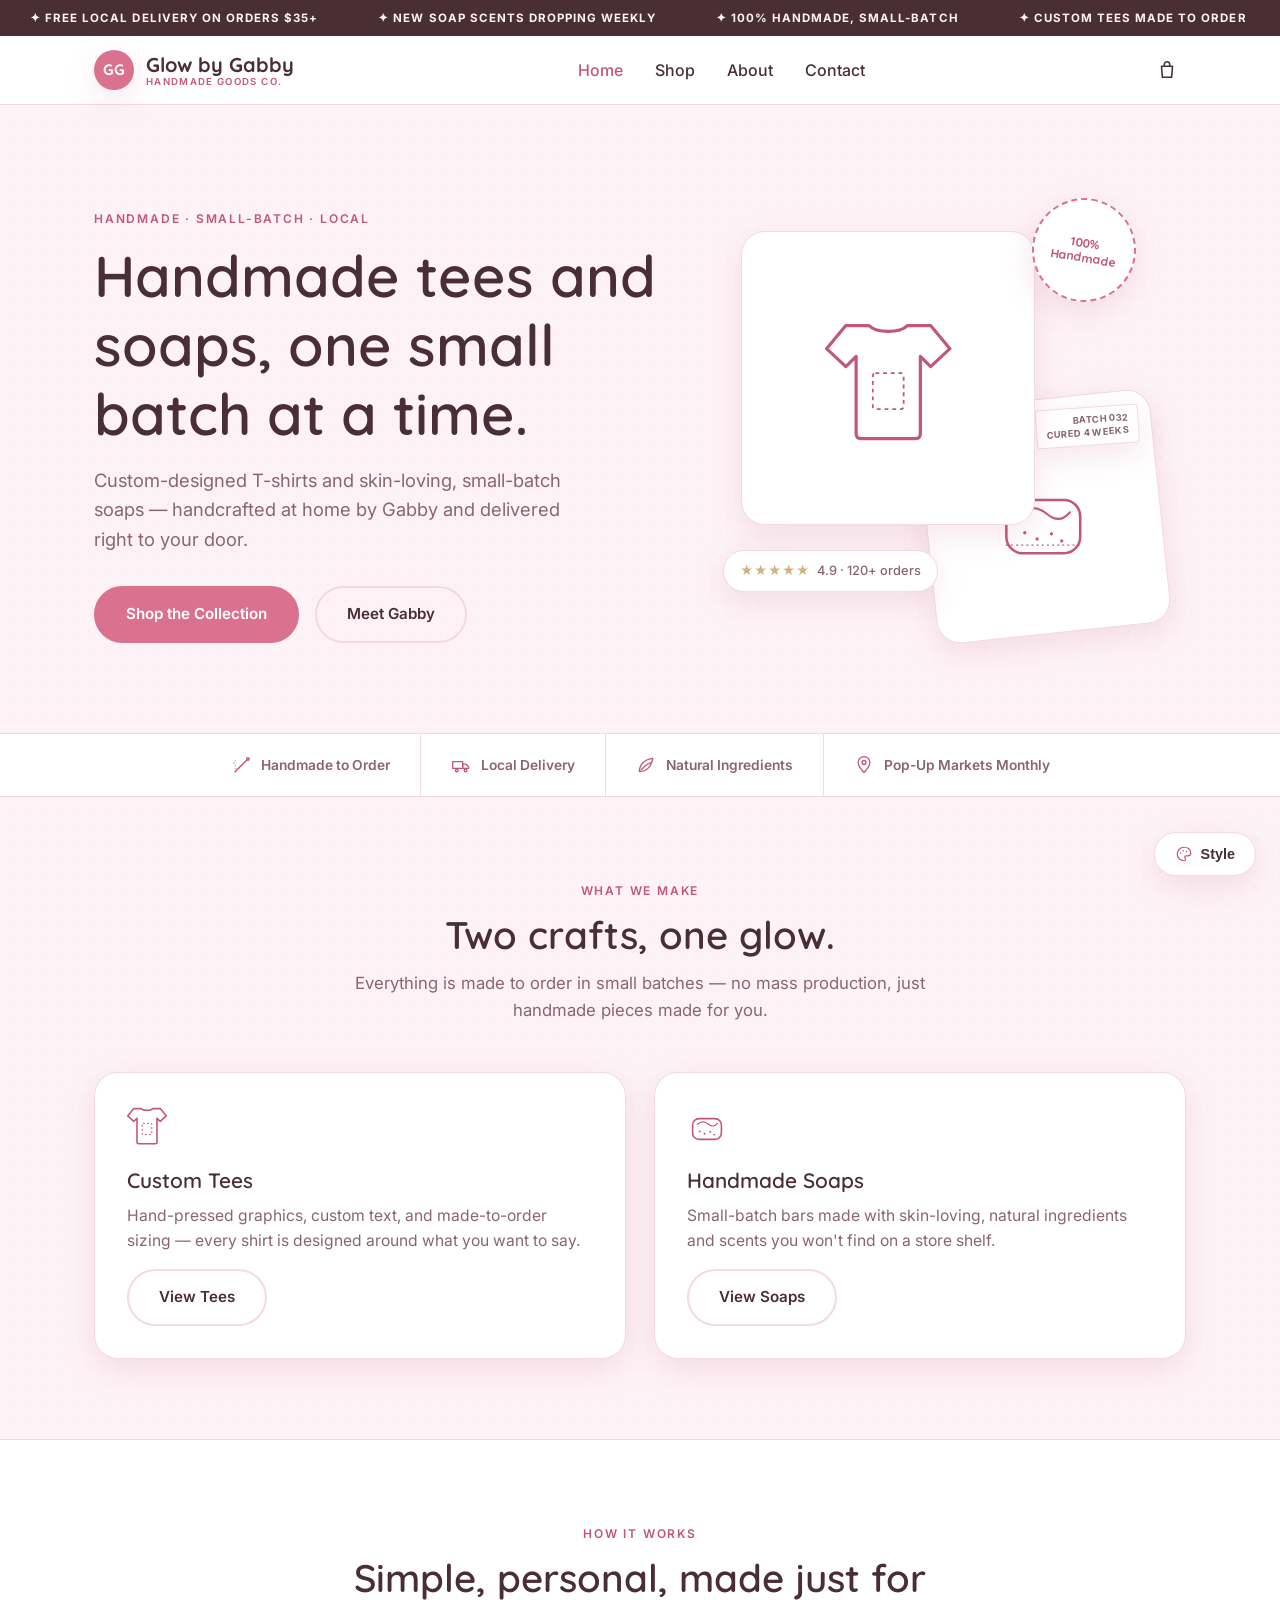
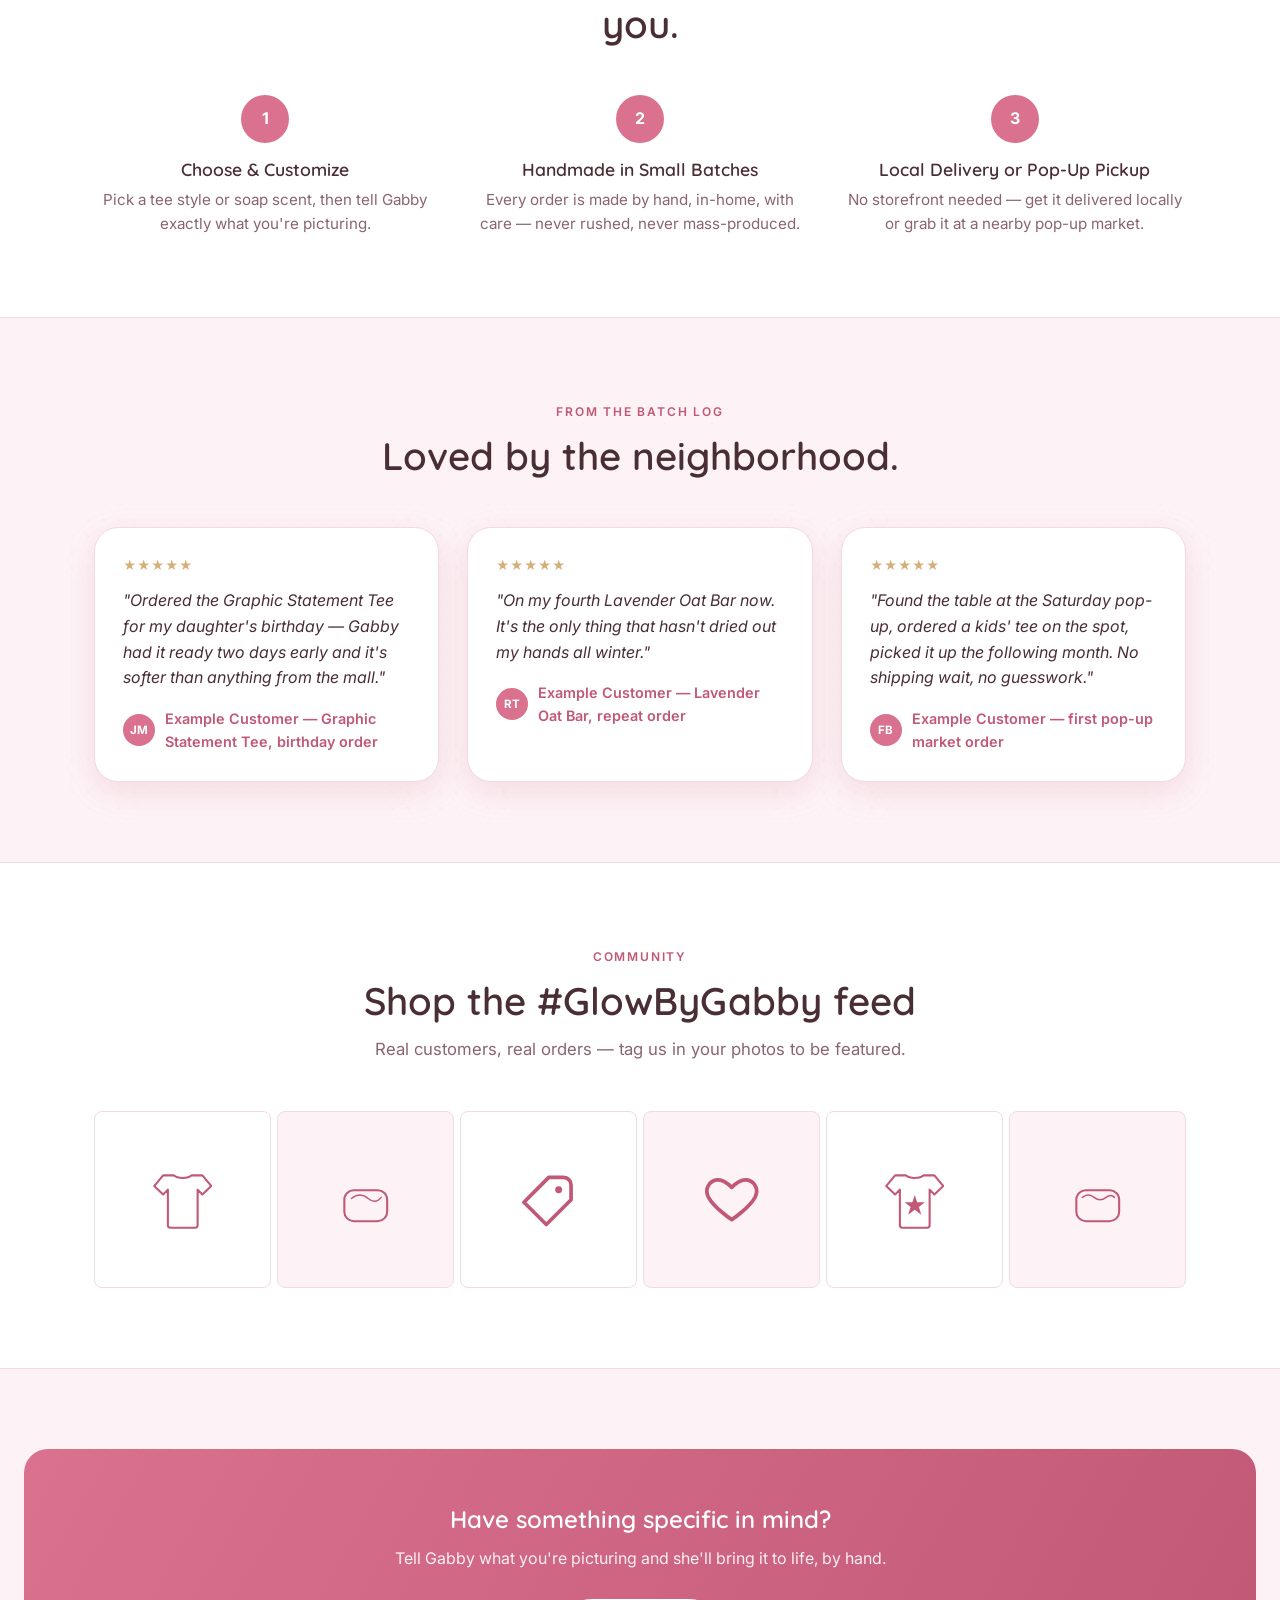
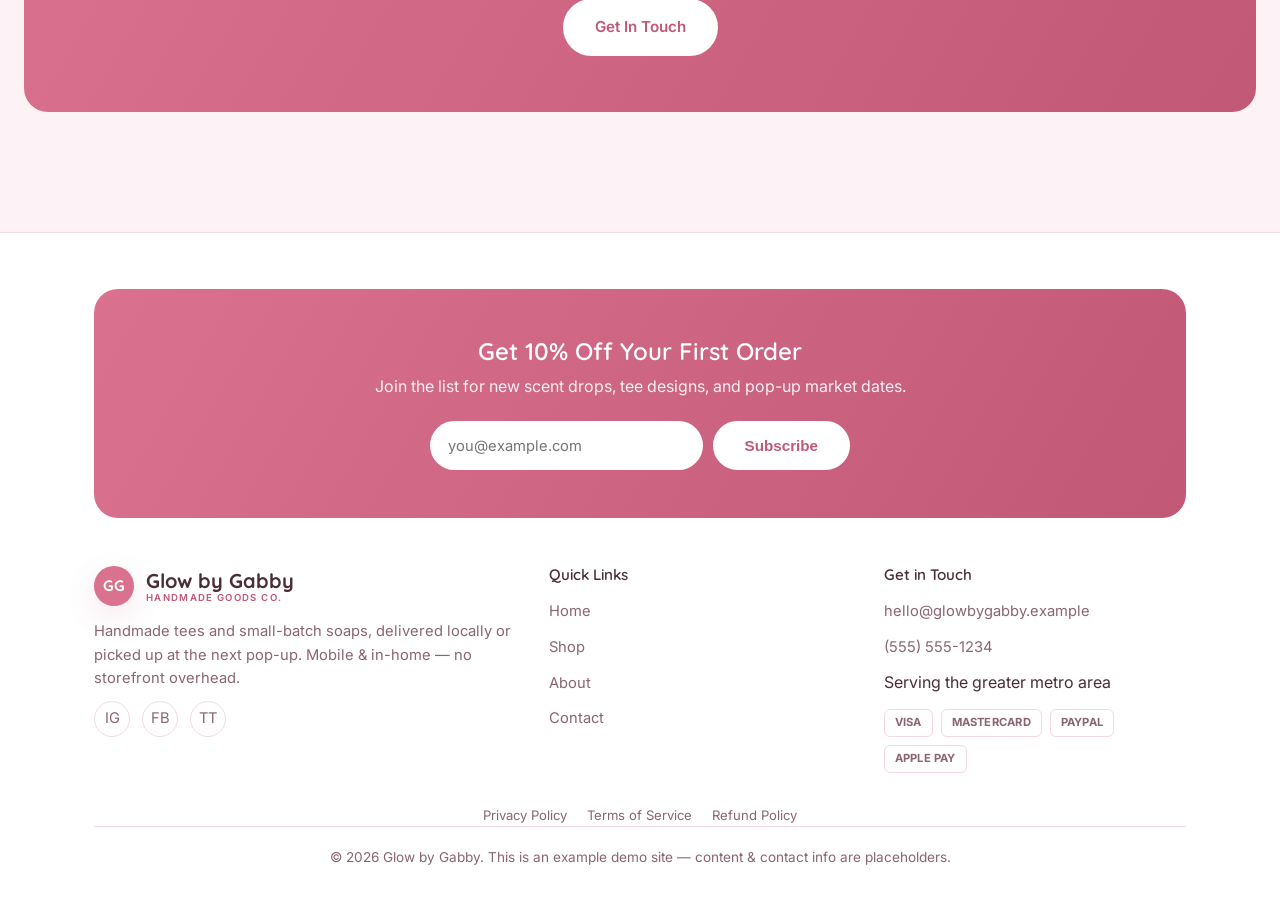
==== commit ab58945d: "Give the site a distinctive maker identity instead of a template look Replace all emoji imagery with" ====
--- a/index.html
+++ b/index.html
@@ -15,7 +15,7 @@
 </script>
 <link rel="preconnect" href="https://fonts.googleapis.com">
 <link rel="preconnect" href="https://fonts.gstatic.com" crossorigin>
-<link href="https://fonts.googleapis.com/css2?family=Inter:wght@400;500;600;700&family=Quicksand:wght@500;600;700&family=Playfair+Display:wght@600;700&family=Poppins:wght@400;500;600;700&family=Fraunces:ital,wght@0,500;0,600;1,500&display=swap" rel="stylesheet">
+<link href="https://fonts.googleapis.com/css2?family=Inter:wght@400;500;600;700&family=Quicksand:wght@500;600;700&family=Playfair+Display:wght@600;700&family=Poppins:wght@400;500;600;700&family=Fraunces:ital,wght@0,500;0,600;1,500&family=Caveat:wght@600;700&display=swap" rel="stylesheet">
 <link rel="stylesheet" href="css/style.css">
 </head>
 <body>
@@ -51,7 +51,7 @@
     </div>
     <div class="nav-right">
       <button class="cart-btn" type="button" aria-label="View cart">
-        🛍️<span class="cart-badge">0</span>
+        <svg viewBox="0 0 24 24" fill="none" stroke="currentColor" stroke-width="1.7" stroke-linejoin="round" aria-hidden="true"><path d="M6 8h12l-1 12H7L6 8Z"/><path d="M9 8V6a3 3 0 0 1 6 0v2"/></svg><span class="cart-badge">0</span>
       </button>
       <button class="nav-toggle" aria-label="Toggle menu">
         <span></span><span></span><span></span>
@@ -70,7 +70,7 @@
   <div class="container">
     <div>
       <span class="eyebrow">Handmade &middot; Small-Batch &middot; Local</span>
-      <h1>Handmade tees &amp; soaps, made with glow.</h1>
+      <h1>Handmade tees and soaps, one small batch at a time.</h1>
       <p class="lead">Custom-designed T-shirts and skin-loving, small-batch soaps — handcrafted at home by Gabby and delivered right to your door.</p>
       <div class="hero-actions">
         <a href="shop.html" class="btn">Shop the Collection</a>
@@ -78,8 +78,11 @@
       </div>
     </div>
     <div class="hero-visual" aria-hidden="true">
-      <div class="hero-photo p1">👕</div>
-      <div class="hero-photo p2">🧼</div>
+      <div class="hero-photo p1"><svg viewBox="0 0 100 100" focusable="false"><path d="M35,9 C41,15 59,15 65,9 L83,9 L98,27 L83,41 L75,33 L75,93 Q75,97 71,97 L29,97 Q25,97 25,93 L25,33 L17,41 L2,27 L17,9 Z" fill="none" stroke="currentColor" stroke-width="2.5" stroke-linejoin="round"/><rect x="38" y="46" width="24" height="28" rx="2" fill="none" stroke="currentColor" stroke-width="1.4" stroke-dasharray="3 3"/></svg></div>
+      <div class="hero-photo p2">
+        <svg viewBox="0 0 100 100" focusable="false"><rect x="14" y="34" width="72" height="52" rx="16" fill="none" stroke="currentColor" stroke-width="2.5"/><path d="M26,48 Q40,36 54,48 Q66,58 76,46" fill="none" stroke="currentColor" stroke-width="2" stroke-linecap="round"/><circle cx="32" cy="66" r="1.6" fill="currentColor" stroke="none"/><circle cx="44" cy="72" r="1.6" fill="currentColor" stroke="none"/><circle cx="58" cy="67" r="1.6" fill="currentColor" stroke="none"/><circle cx="68" cy="74" r="1.6" fill="currentColor" stroke="none"/><path d="M14,78 H86" stroke="currentColor" stroke-width="1.3" stroke-dasharray="1 4" stroke-linecap="round"/></svg>
+        <span class="batch-label">Batch 032<br>Cured 4 Weeks</span>
+      </div>
       <div class="hero-badge">100%<br>Handmade</div>
       <div class="hero-rating-chip"><span class="stars">★★★★★</span><span class="detail">4.9 &middot; 120+ orders</span></div>
     </div>
@@ -87,10 +90,10 @@
 </section>
 
 <div class="trust-strip">
-  <div class="trust-item"><span class="ico">🤲</span> Handmade to Order</div>
-  <div class="trust-item"><span class="ico">🚚</span> Local Delivery</div>
-  <div class="trust-item"><span class="ico">🌿</span> Natural Ingredients</div>
-  <div class="trust-item"><span class="ico">📍</span> Pop-Up Markets Monthly</div>
+  <div class="trust-item"><svg class="ico" viewBox="0 0 24 24" fill="none" stroke="currentColor" stroke-width="1.7" stroke-linecap="round" aria-hidden="true"><line x1="5" y1="20" x2="19" y2="6"/><circle cx="20.3" cy="4.7" r="1.5"/><path d="M5,20 Q7,15 4.5,12 Q2,9 6,6" stroke-width="1.2" stroke-dasharray="0.5 3"/></svg> Handmade to Order</div>
+  <div class="trust-item"><svg class="ico" viewBox="0 0 24 24" fill="none" stroke="currentColor" stroke-width="1.6" stroke-linecap="round" stroke-linejoin="round" aria-hidden="true"><rect x="2" y="8" width="12" height="8"/><path d="M14 11h4l3 3v2h-7z"/><circle cx="7" cy="18.5" r="1.6"/><circle cx="17.5" cy="18.5" r="1.6"/></svg> Local Delivery</div>
+  <div class="trust-item"><svg class="ico" viewBox="0 0 24 24" fill="none" stroke="currentColor" stroke-width="1.6" stroke-linecap="round" stroke-linejoin="round" aria-hidden="true"><path d="M4 20c8 0 15-6 16-16-9 1-16 7-16 16Z"/><path d="M6 18c3-4 7-7 12-9"/></svg> Natural Ingredients</div>
+  <div class="trust-item"><svg class="ico" viewBox="0 0 24 24" fill="none" stroke="currentColor" stroke-width="1.6" stroke-linejoin="round" aria-hidden="true"><path d="M12 21s7-7.2 7-12a7 7 0 0 0-14 0c0 4.8 7 12 7 12Z"/><circle cx="12" cy="9" r="2.4"/></svg> Pop-Up Markets Monthly</div>
 </div>
 
 <section>
@@ -102,13 +105,13 @@
     </div>
     <div class="grid grid-2">
       <div class="card">
-        <span class="icon">👕</span>
+        <svg class="icon" viewBox="0 0 100 100" aria-hidden="true"><path d="M35,9 C41,15 59,15 65,9 L83,9 L98,27 L83,41 L75,33 L75,93 Q75,97 71,97 L29,97 Q25,97 25,93 L25,33 L17,41 L2,27 L17,9 Z" fill="none" stroke="currentColor" stroke-width="4" stroke-linejoin="round"/><rect x="38" y="46" width="24" height="28" rx="2" fill="none" stroke="currentColor" stroke-width="2.4" stroke-dasharray="5 5"/></svg>
         <h3>Custom Tees</h3>
         <p>Hand-pressed graphics, custom text, and made-to-order sizing — every shirt is designed around what you want to say.</p>
         <p style="margin-top:16px;"><a href="shop.html#tees" class="btn btn-outline">View Tees</a></p>
       </div>
       <div class="card">
-        <span class="icon">🧼</span>
+        <svg class="icon" viewBox="0 0 100 100" aria-hidden="true"><rect x="14" y="34" width="72" height="52" rx="16" fill="none" stroke="currentColor" stroke-width="4"/><path d="M26,48 Q40,36 54,48 Q66,58 76,46" fill="none" stroke="currentColor" stroke-width="3" stroke-linecap="round"/><circle cx="32" cy="66" r="2.4" fill="currentColor" stroke="none"/><circle cx="44" cy="72" r="2.4" fill="currentColor" stroke="none"/><circle cx="58" cy="67" r="2.4" fill="currentColor" stroke="none"/><circle cx="68" cy="74" r="2.4" fill="currentColor" stroke="none"/></svg>
         <h3>Handmade Soaps</h3>
         <p>Small-batch bars made with skin-loving, natural ingredients and scents you won't find on a store shelf.</p>
         <p style="margin-top:16px;"><a href="shop.html#soaps" class="btn btn-outline">View Soaps</a></p>
@@ -146,32 +149,32 @@
 <section>
   <div class="container">
     <div class="section-head">
-      <span class="eyebrow">Kind Words</span>
+      <span class="eyebrow">From the Batch Log</span>
       <h2>Loved by the neighborhood.</h2>
     </div>
     <div class="grid grid-3">
       <div class="testimonial">
         <div class="rating"><span class="stars">★★★★★</span></div>
-        <p class="quote">"The custom tee Gabby made for my daughter's birthday was perfect — and so soft!"</p>
+        <p class="quote">"Ordered the Graphic Statement Tee for my daughter's birthday — Gabby had it ready two days early and it's softer than anything from the mall."</p>
         <div class="who-row">
           <span class="avatar">JM</span>
-          <span class="who">Example Customer, local mom</span>
+          <span class="who">Example Customer — Graphic Statement Tee, birthday order</span>
         </div>
       </div>
       <div class="testimonial">
         <div class="rating"><span class="stars">★★★★★</span></div>
-        <p class="quote">"That lavender oat soap is unreal. I've reordered three times already."</p>
+        <p class="quote">"On my fourth Lavender Oat Bar now. It's the only thing that hasn't dried out my hands all winter."</p>
         <div class="who-row">
           <span class="avatar">RT</span>
-          <span class="who">Example Customer, regular</span>
+          <span class="who">Example Customer — Lavender Oat Bar, repeat order</span>
         </div>
       </div>
       <div class="testimonial">
         <div class="rating"><span class="stars">★★★★★</span></div>
-        <p class="quote">"Loved being able to order online and have it dropped off — so easy."</p>
+        <p class="quote">"Found the table at the Saturday pop-up, ordered a kids' tee on the spot, picked it up the following month. No shipping wait, no guesswork."</p>
         <div class="who-row">
           <span class="avatar">FB</span>
-          <span class="who">Example Customer, first-time buyer</span>
+          <span class="who">Example Customer — first pop-up market order</span>
         </div>
       </div>
     </div>
@@ -186,19 +189,19 @@
       <p>Real customers, real orders — tag us in your photos to be featured.</p>
     </div>
     <div class="ig-grid">
-      <div class="ig-tile">👕<div class="overlay">📷</div></div>
-      <div class="ig-tile">🧼<div class="overlay">📷</div></div>
-      <div class="ig-tile">🎁<div class="overlay">📷</div></div>
-      <div class="ig-tile">🧡<div class="overlay">📷</div></div>
-      <div class="ig-tile">👕<div class="overlay">📷</div></div>
-      <div class="ig-tile">🧼<div class="overlay">📷</div></div>
+      <div class="ig-tile"><svg viewBox="0 0 100 100" aria-hidden="true"><path d="M35,9 C41,15 59,15 65,9 L83,9 L98,27 L83,41 L75,33 L75,93 Q75,97 71,97 L29,97 Q25,97 25,93 L25,33 L17,41 L2,27 L17,9 Z" fill="none" stroke="currentColor" stroke-width="3.5" stroke-linejoin="round"/></svg><div class="overlay"><svg viewBox="0 0 24 24" fill="none" stroke="currentColor" stroke-width="1.7" stroke-linejoin="round" aria-hidden="true"><path d="M4 8h3l1.5-2h7L17 8h3v11H4V8Z"/><circle cx="12" cy="13" r="3.2"/></svg></div></div>
+      <div class="ig-tile"><svg viewBox="0 0 100 100" aria-hidden="true"><rect x="14" y="34" width="72" height="52" rx="16" fill="none" stroke="currentColor" stroke-width="3.5"/><path d="M26,48 Q40,36 54,48 Q66,58 76,46" fill="none" stroke="currentColor" stroke-width="2.5" stroke-linecap="round"/></svg><div class="overlay"><svg viewBox="0 0 24 24" fill="none" stroke="currentColor" stroke-width="1.7" stroke-linejoin="round" aria-hidden="true"><path d="M4 8h3l1.5-2h7L17 8h3v11H4V8Z"/><circle cx="12" cy="13" r="3.2"/></svg></div></div>
+      <div class="ig-tile"><svg viewBox="0 0 24 24" fill="none" stroke="currentColor" stroke-width="1.5" stroke-linejoin="round" aria-hidden="true"><path d="M12 3h6a3 3 0 0 1 3 3v6L11 22 2 13 12 3Z"/><circle cx="16" cy="8" r="1.4" fill="currentColor" stroke="none"/></svg><div class="overlay"><svg viewBox="0 0 24 24" fill="none" stroke="currentColor" stroke-width="1.7" stroke-linejoin="round" aria-hidden="true"><path d="M4 8h3l1.5-2h7L17 8h3v11H4V8Z"/><circle cx="12" cy="13" r="3.2"/></svg></div></div>
+      <div class="ig-tile"><svg viewBox="0 0 24 24" fill="none" stroke="currentColor" stroke-width="1.5" stroke-linejoin="round" aria-hidden="true"><path d="M12 20s-7-4.6-9.5-9.2C1 7.6 2.8 4.5 6 4c2-.3 3.7.7 6 3 2.3-2.3 4-3.3 6-3 3.2.5 5 3.6 3.5 6.8C19 15.4 12 20 12 20Z"/></svg><div class="overlay"><svg viewBox="0 0 24 24" fill="none" stroke="currentColor" stroke-width="1.7" stroke-linejoin="round" aria-hidden="true"><path d="M4 8h3l1.5-2h7L17 8h3v11H4V8Z"/><circle cx="12" cy="13" r="3.2"/></svg></div></div>
+      <div class="ig-tile"><svg viewBox="0 0 100 100" aria-hidden="true"><path d="M35,9 C41,15 59,15 65,9 L83,9 L98,27 L83,41 L75,33 L75,93 Q75,97 71,97 L29,97 Q25,97 25,93 L25,33 L17,41 L2,27 L17,9 Z" fill="none" stroke="currentColor" stroke-width="3.5" stroke-linejoin="round"/><path d="M50,42 L54,54 L67,54 L57,62 L61,75 L50,67 L39,75 L43,62 L33,54 L46,54 Z" fill="currentColor" stroke="none"/></svg><div class="overlay"><svg viewBox="0 0 24 24" fill="none" stroke="currentColor" stroke-width="1.7" stroke-linejoin="round" aria-hidden="true"><path d="M4 8h3l1.5-2h7L17 8h3v11H4V8Z"/><circle cx="12" cy="13" r="3.2"/></svg></div></div>
+      <div class="ig-tile"><svg viewBox="0 0 100 100" aria-hidden="true"><rect x="14" y="34" width="72" height="52" rx="16" fill="none" stroke="currentColor" stroke-width="3.5"/><path d="M24,46 Q34,38 44,46 Q54,54 64,46 Q72,40 78,46" fill="none" stroke="currentColor" stroke-width="2.5" stroke-linecap="round"/></svg><div class="overlay"><svg viewBox="0 0 24 24" fill="none" stroke="currentColor" stroke-width="1.7" stroke-linejoin="round" aria-hidden="true"><path d="M4 8h3l1.5-2h7L17 8h3v11H4V8Z"/><circle cx="12" cy="13" r="3.2"/></svg></div></div>
     </div>
   </div>
 </section>
 
 <section>
   <div class="cta-banner">
-    <h2>Ready for something one-of-a-kind?</h2>
+    <h2>Have something specific in mind?</h2>
     <p>Tell Gabby what you're picturing and she'll bring it to life, by hand.</p>
     <a href="contact.html" class="btn">Get In Touch</a>
   </div>
@@ -220,7 +223,7 @@
           <span class="logo-mark">GG</span>
           <span class="logo-word">Glow by Gabby<small>Handmade Goods Co.</small></span>
         </div>
-        <p>Handmade tees and small-batch soaps, made with love and delivered right to you. Mobile &amp; in-home service — no storefront needed.</p>
+        <p>Handmade tees and small-batch soaps, delivered locally or picked up at the next pop-up. Mobile &amp; in-home — no storefront overhead.</p>
         <div class="social-row">
           <a href="#" aria-label="Instagram">IG</a>
           <a href="#" aria-label="Facebook">FB</a>
--- a/css/style.css
+++ b/css/style.css
@@ -5,6 +5,7 @@
 
 :root {
   --font-body: 'Inter', -apple-system, BlinkMacSystemFont, sans-serif;
+  --font-hand: 'Caveat', cursive;
   --maxw: 1140px;
 }
 
@@ -24,6 +25,7 @@
   --radius: 24px;
   --radius-btn: 999px;
   --heading-font: 'Quicksand', sans-serif;
+  --grain: rgba(74, 46, 53, 0.05);
 }
 
 [data-theme="luxury"] {
@@ -31,8 +33,8 @@
   --surface: #ffffff;
   --text: #2b2b25;
   --text-soft: #6b6b5f;
-  --primary: #7c8f6e;
-  --primary-strong: #627356;
+  --primary: #627356;
+  --primary-strong: #4c5943;
   --on-primary: #ffffff;
   --accent: #c9a24b;
   --border: #e7e2d3;
@@ -40,6 +42,7 @@
   --radius: 4px;
   --radius-btn: 3px;
   --heading-font: 'Playfair Display', serif;
+  --grain: rgba(43, 43, 37, 0.045);
 }
 
 [data-theme="glam"] {
@@ -56,6 +59,7 @@
   --radius: 2px;
   --radius-btn: 2px;
   --heading-font: 'Playfair Display', serif;
+  --grain: rgba(245, 241, 232, 0.045);
 }
 
 [data-theme="bright"] {
@@ -63,8 +67,8 @@
   --surface: #ffffff;
   --text: #3a2c1a;
   --text-soft: #7a6a52;
-  --primary: #f26419;
-  --primary-strong: #d6510f;
+  --primary: #d6510f;
+  --primary-strong: #b8420c;
   --on-primary: #ffffff;
   --accent: #ffd23f;
   --border: #ffe1b8;
@@ -72,6 +76,7 @@
   --radius: 20px;
   --radius-btn: 999px;
   --heading-font: 'Poppins', sans-serif;
+  --grain: rgba(58, 44, 26, 0.05);
 }
 
 [data-theme="earthy"] {
@@ -79,8 +84,8 @@
   --surface: #fffaf2;
   --text: #3f3226;
   --text-soft: #7c6b57;
-  --primary: #b06a45;
-  --primary-strong: #8f5335;
+  --primary: #8f5335;
+  --primary-strong: #743f28;
   --on-primary: #ffffff;
   --accent: #7d8c5c;
   --border: #e6d9c3;
@@ -88,6 +93,7 @@
   --radius: 10px;
   --radius-btn: 8px;
   --heading-font: 'Fraunces', serif;
+  --grain: rgba(63, 50, 38, 0.05);
 }
 
 [data-theme="minimal"] {
@@ -104,6 +110,7 @@
   --radius: 0px;
   --radius-btn: 0px;
   --heading-font: 'Poppins', sans-serif;
+  --grain: rgba(17, 17, 17, 0.035);
 }
 
 [data-theme="pastel"] {
@@ -120,6 +127,7 @@
   --radius: 20px;
   --radius-btn: 999px;
   --heading-font: 'Quicksand', sans-serif;
+  --grain: rgba(61, 53, 82, 0.045);
 }
 
 [data-theme="vintage"] {
@@ -127,8 +135,8 @@
   --surface: #fbf3e2;
   --text: #4a3423;
   --text-soft: #8a6f52;
-  --primary: #c68b3a;
-  --primary-strong: #a5691f;
+  --primary: #a5691f;
+  --primary-strong: #8a5419;
   --on-primary: #fff8ec;
   --accent: #9b4630;
   --border: #e0cd9e;
@@ -136,6 +144,7 @@
   --radius: 6px;
   --radius-btn: 4px;
   --heading-font: 'Fraunces', serif;
+  --grain: rgba(74, 52, 35, 0.05);
 }
 
 /* ---------- Reset / base ---------- */
@@ -146,10 +155,12 @@
 
 body {
   font-family: var(--font-body);
-  background: var(--bg);
+  background-color: var(--bg);
+  background-image: radial-gradient(var(--grain) 1px, transparent 1px);
+  background-size: 16px 16px;
   color: var(--text);
   line-height: 1.6;
-  transition: background 0.3s ease, color 0.3s ease;
+  transition: background-color 0.3s ease, color 0.3s ease;
   overflow-x: hidden;
 }
 
@@ -162,6 +173,20 @@
 a { color: inherit; text-decoration: none; }
 
 img { max-width: 100%; display: block; }
+
+.icon-svg {
+  width: 20px;
+  height: 20px;
+  flex-shrink: 0;
+  color: var(--primary-strong);
+}
+
+.sig {
+  font-family: var(--font-hand);
+  font-weight: 600;
+  font-size: 1.5em;
+  color: var(--primary-strong);
+}
 
 .container {
   max-width: var(--maxw);
@@ -284,7 +309,7 @@
   height: 40px;
   border-radius: 50%;
   flex-shrink: 0;
-  background: linear-gradient(135deg, var(--primary), var(--accent));
+  background: var(--primary);
   color: var(--on-primary);
   font-family: var(--heading-font);
   font-weight: 700;
@@ -336,11 +361,14 @@
   background: none;
   border: none;
   cursor: pointer;
-  font-size: 1.25rem;
   color: var(--text);
   padding: 8px;
   line-height: 1;
-}
+  display: flex;
+  align-items: center;
+}
+
+.cart-btn svg { width: 22px; height: 22px; }
 
 .cart-badge {
   position: absolute;
@@ -396,13 +424,15 @@
   width: 44px;
   height: 44px;
   border-radius: 10px;
-  background: linear-gradient(135deg, var(--primary), var(--accent));
-  display: flex;
-  align-items: center;
-  justify-content: center;
-  font-size: 1.2rem;
+  background: var(--bg);
+  border: 1px solid var(--border);
+  display: flex;
+  align-items: center;
+  justify-content: center;
   flex-shrink: 0;
 }
+
+.cart-item-media svg { width: 24px; height: 24px; color: var(--primary-strong); }
 
 .cart-item-info { flex: 1; min-width: 0; }
 .cart-item-info .name { font-weight: 600; font-size: 0.88rem; }
@@ -478,20 +508,25 @@
 .hero-actions { display: flex; gap: 16px; flex-wrap: wrap; }
 
 .blob-art {
+  position: relative;
+  width: 100%;
   aspect-ratio: 1 / 1;
   border-radius: var(--radius);
-  background: linear-gradient(135deg, var(--primary), var(--accent));
-  display: flex;
-  align-items: center;
-  justify-content: center;
-  font-size: 5rem;
-  box-shadow: var(--shadow);
-}
+  background: var(--surface);
+  border: 1px solid var(--border);
+  display: flex;
+  align-items: center;
+  justify-content: center;
+  box-shadow: var(--shadow);
+}
+
+.blob-art svg { width: 42%; color: var(--primary-strong); }
 
 /* ---------- Hero visual collage ---------- */
 
 .hero-visual {
   position: relative;
+  width: 100%;
   aspect-ratio: 1 / 1;
   max-width: 420px;
   margin: 0 auto;
@@ -504,7 +539,6 @@
   display: flex;
   align-items: center;
   justify-content: center;
-  font-size: 3.2rem;
 }
 
 .hero-photo.p1 {
@@ -512,7 +546,8 @@
   height: 70%;
   top: 4%;
   left: 0;
-  background: linear-gradient(135deg, var(--primary), var(--primary-strong));
+  background: var(--surface);
+  border: 1px solid var(--border);
   z-index: 2;
 }
 
@@ -521,10 +556,14 @@
   height: 56%;
   bottom: 0;
   right: 0;
-  background: linear-gradient(135deg, var(--accent), var(--primary));
+  background: var(--surface);
+  border: 1px solid var(--border);
   transform: rotate(-6deg);
   z-index: 1;
 }
+
+.hero-photo svg { width: 44%; color: var(--primary-strong); }
+.hero-photo.p2 svg { transform: rotate(6deg); }
 
 .hero-badge {
   position: absolute;
@@ -594,7 +633,7 @@
 }
 
 .trust-item:last-child { border-right: none; }
-.trust-item .ico { font-size: 1.25rem; }
+.trust-item .ico { width: 20px; height: 20px; color: var(--primary-strong); flex-shrink: 0; }
 
 /* ---------- Stat strip (About) ---------- */
 
@@ -654,7 +693,9 @@
 .card:hover { transform: translateY(-4px); }
 
 .card .icon {
-  font-size: 2.2rem;
+  width: 40px;
+  height: 40px;
+  color: var(--primary-strong);
   margin-bottom: 16px;
   display: inline-block;
 }
@@ -675,13 +716,15 @@
 .product-media {
   position: relative;
   aspect-ratio: 4 / 3;
-  background: linear-gradient(160deg, var(--primary), var(--accent));
-  display: flex;
-  align-items: center;
-  justify-content: center;
-  font-size: 3.2rem;
+  background: var(--bg);
+  border-bottom: 1px solid var(--border);
+  display: flex;
+  align-items: center;
+  justify-content: center;
   overflow: hidden;
 }
+
+.product-media svg { width: 42%; color: var(--primary-strong); }
 
 .product-badge {
   position: absolute;
@@ -700,6 +743,26 @@
 
 .product-badge.sale { background: var(--primary-strong); color: var(--on-primary); }
 
+.batch-label {
+  position: absolute;
+  top: 12px;
+  right: 12px;
+  z-index: 2;
+  background: var(--surface);
+  border: 1px solid var(--border);
+  border-radius: 4px;
+  padding: 5px 9px;
+  font-size: 0.58rem;
+  font-weight: 700;
+  letter-spacing: 0.04em;
+  text-transform: uppercase;
+  line-height: 1.45;
+  color: var(--text-soft);
+  text-align: right;
+  transform: rotate(2deg);
+  box-shadow: var(--shadow);
+}
+
 .quick-add {
   position: absolute;
   left: 12px;
@@ -806,7 +869,7 @@
   height: 32px;
   border-radius: 50%;
   flex-shrink: 0;
-  background: linear-gradient(135deg, var(--primary), var(--accent));
+  background: var(--primary);
   color: var(--on-primary);
   display: flex;
   align-items: center;
@@ -827,28 +890,31 @@
   position: relative;
   aspect-ratio: 1 / 1;
   border-radius: 8px;
-  display: flex;
-  align-items: center;
-  justify-content: center;
-  font-size: 1.6rem;
+  background: var(--surface);
+  border: 1px solid var(--border);
+  display: flex;
+  align-items: center;
+  justify-content: center;
   overflow: hidden;
 }
 
-.ig-tile:nth-child(odd) { background: linear-gradient(135deg, var(--primary), var(--accent)); }
-.ig-tile:nth-child(even) { background: linear-gradient(135deg, var(--accent), var(--primary-strong)); }
+.ig-tile:nth-child(even) { background: var(--bg); }
+
+.ig-tile svg { width: 34%; color: var(--primary-strong); }
 
 .ig-tile .overlay {
   position: absolute;
   inset: 0;
-  background: rgba(0, 0, 0, 0.35);
+  background: rgba(0, 0, 0, 0.4);
   color: #fff;
   display: flex;
   align-items: center;
   justify-content: center;
   opacity: 0;
   transition: opacity 0.2s ease;
-  font-size: 1.3rem;
-}
+}
+
+.ig-tile .overlay svg { width: 26px; height: 26px; color: #fff; }
 
 .ig-tile:hover .overlay { opacity: 1; }
 
@@ -971,7 +1037,15 @@
   margin-bottom: 20px;
 }
 
-.info-card h3 { font-size: 1.05rem; margin-bottom: 10px; }
+.info-card h3 {
+  font-size: 1.05rem;
+  margin-bottom: 10px;
+  display: flex;
+  align-items: center;
+  gap: 9px;
+}
+
+.info-card h3 svg { width: 19px; height: 19px; color: var(--primary-strong); flex-shrink: 0; }
 .info-card p { color: var(--text-soft); font-size: 0.92rem; margin-bottom: 6px; }
 
 /* ---------- Footer ---------- */
@@ -1106,6 +1180,8 @@
   font-weight: 600;
   font-size: 0.9rem;
 }
+
+.ts-toggle svg { width: 18px; height: 18px; color: var(--primary-strong); }
 
 .ts-panel {
   position: absolute;
